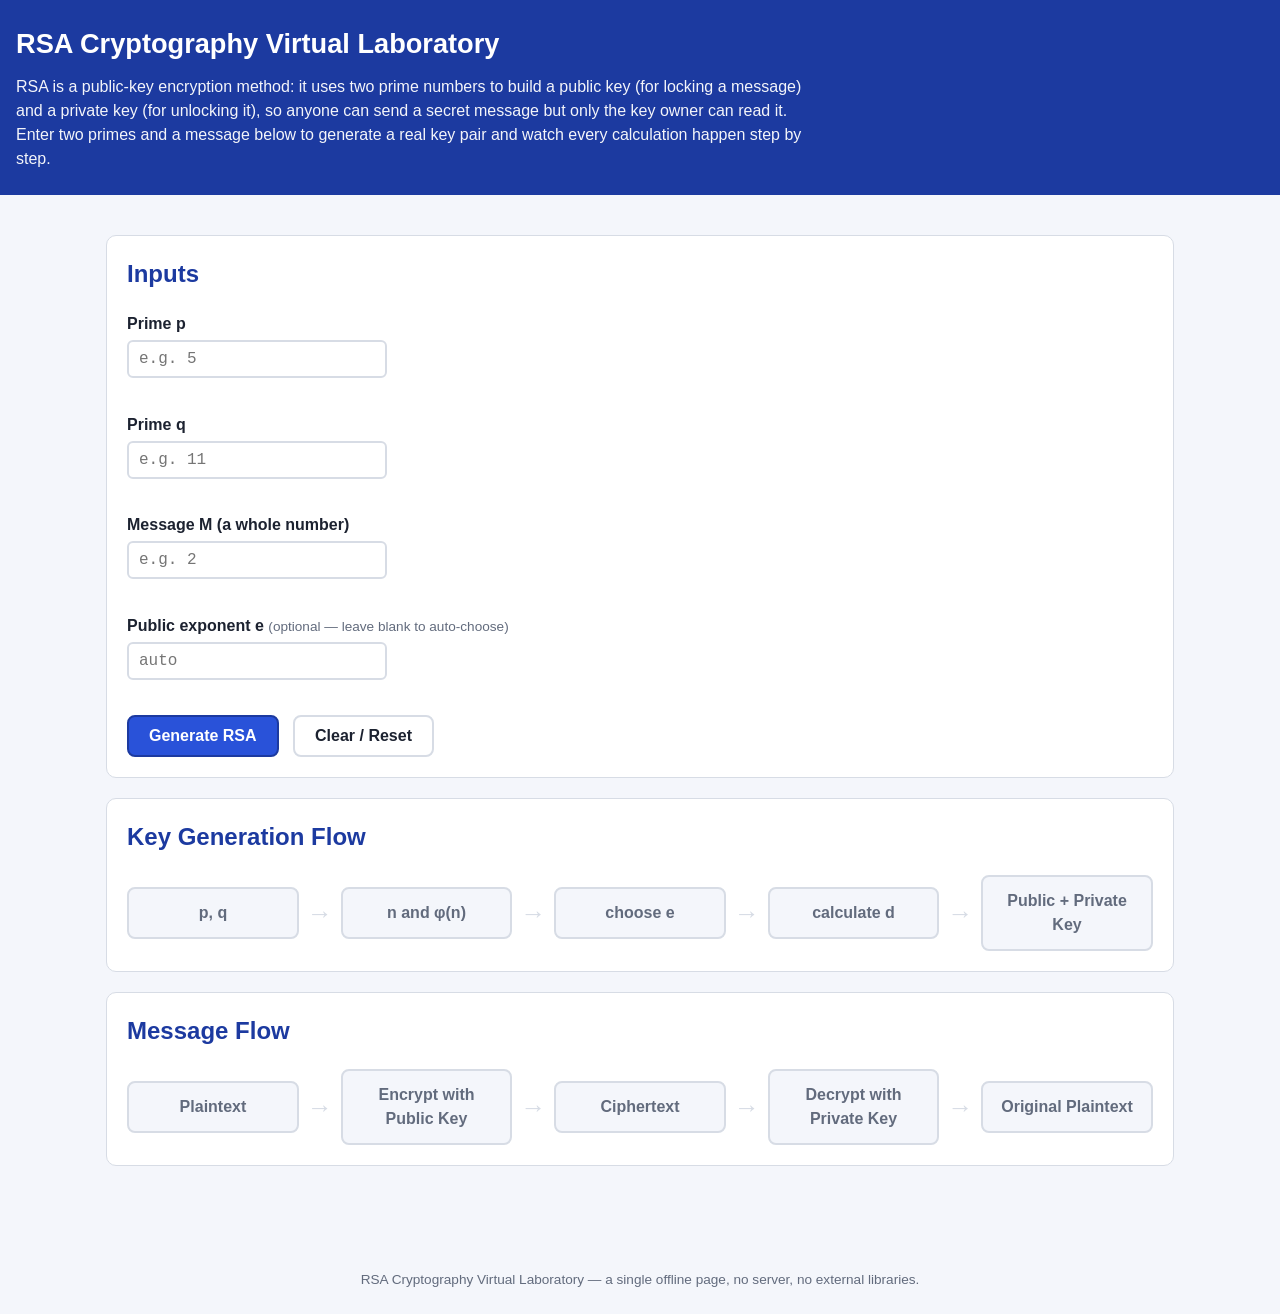
==== RSA-Virtual-Lab/index.html @ 41ed8694 "Replace virtual-lab/ with RSA-Virtual-Lab/: plain-JS, student-style rebuild New three-file lab (inde" ====
<!DOCTYPE html>
<html lang="en">
<head>
<meta charset="UTF-8">
<meta name="viewport" content="width=device-width, initial-scale=1.0">
<title>RSA Cryptography Virtual Laboratory</title>
<link rel="stylesheet" href="style.css">
</head>
<body>

  <header class="lab-header">
    <h1>RSA Cryptography Virtual Laboratory</h1>
    <p>
      RSA is a public-key encryption method: it uses two prime numbers to
      build a public key (for locking a message) and a private key (for
      unlocking it), so anyone can send a secret message but only the key
      owner can read it. Enter two primes and a message below to generate
      a real key pair and watch every calculation happen step by step.
    </p>
  </header>

  <main>

    <!-- ============================================================
         INPUT PANEL
         ============================================================ -->
    <section class="input-panel">
      <h2>Inputs</h2>

      <div class="field-group">
        <label for="inputP">Prime p</label>
        <input type="text" id="inputP" inputmode="numeric" placeholder="e.g. 5">
        <span class="field-error" id="errorP"></span>
      </div>

      <div class="field-group">
        <label for="inputQ">Prime q</label>
        <input type="text" id="inputQ" inputmode="numeric" placeholder="e.g. 11">
        <span class="field-error" id="errorQ"></span>
      </div>

      <div class="field-group">
        <label for="inputM">Message M (a whole number)</label>
        <input type="text" id="inputM" inputmode="numeric" placeholder="e.g. 2">
        <span class="field-error" id="errorM"></span>
      </div>

      <div class="field-group">
        <label for="inputE">Public exponent e <span class="optional-tag">(optional — leave blank to auto-choose)</span></label>
        <input type="text" id="inputE" inputmode="numeric" placeholder="auto">
        <span class="field-error" id="errorE"></span>
      </div>

      <div class="button-row">
        <button id="generateBtn" class="btn btn-primary">Generate RSA</button>
        <button id="resetBtn" class="btn btn-secondary">Clear / Reset</button>
      </div>

      <div class="progress-track" id="progressTrack" hidden>
        <div class="progress-fill" id="progressFill"></div>
      </div>
    </section>

    <!-- ============================================================
         FLOW DIAGRAM 1: KEY GENERATION
         ============================================================ -->
    <section class="flow-diagram">
      <h2>Key Generation Flow</h2>
      <div class="flow-row">
        <div class="flow-box" id="kgBox1">p, q</div>
        <div class="flow-arrow">&#8594;</div>
        <div class="flow-box" id="kgBox2">n and &phi;(n)</div>
        <div class="flow-arrow">&#8594;</div>
        <div class="flow-box" id="kgBox3">choose e</div>
        <div class="flow-arrow">&#8594;</div>
        <div class="flow-box" id="kgBox4">calculate d</div>
        <div class="flow-arrow">&#8594;</div>
        <div class="flow-box" id="kgBox5">Public + Private Key</div>
      </div>
    </section>

    <!-- ============================================================
         FLOW DIAGRAM 2: MESSAGE FLOW
         ============================================================ -->
    <section class="flow-diagram">
      <h2>Message Flow</h2>
      <div class="flow-row">
        <div class="flow-box" id="mfBox1">Plaintext</div>
        <div class="flow-arrow">&#8594;</div>
        <div class="flow-box" id="mfBox2">Encrypt with Public Key</div>
        <div class="flow-arrow">&#8594;</div>
        <div class="flow-box" id="mfBox3">Ciphertext</div>
        <div class="flow-arrow">&#8594;</div>
        <div class="flow-box" id="mfBox4">Decrypt with Private Key</div>
        <div class="flow-arrow">&#8594;</div>
        <div class="flow-box" id="mfBox5">Original Plaintext</div>
      </div>
    </section>

    <!-- ============================================================
         RESULT CARDS GO HERE, ADDED BY script.js
         ============================================================ -->
    <section class="results" id="resultsArea"></section>

  </main>

  <footer class="lab-footer">
    RSA Cryptography Virtual Laboratory — a single offline page, no server, no external libraries.
  </footer>

  <script src="script.js"></script>
</body>
</html>
---- RSA-Virtual-Lab/style.css ----
/* ==========================================================================
   RSA Cryptography Virtual Laboratory — stylesheet
   Plain CSS, no preprocessor, no framework. Organised top to bottom in the
   same order the page reads: colours, layout basics, header, input panel,
   flow diagrams, result cards, animations, then the responsive rules at
   the very bottom.
   ========================================================================== */

:root {
  --bg: #f4f6fb;
  --panel-bg: #ffffff;
  --border: #d7dce5;
  --text: #1c2230;
  --muted: #626b7d;
  --accent: #2952d9;
  --accent-dark: #1c3aa0;
  --accent-light: #e7ecfc;

  --public-color: #1d6fa5;
  --public-bg: #e5f2fb;
  --private-color: #8a2ea6;
  --private-bg: #f5e8fb;

  --success: #1f9d55;
  --success-bg: #e5f9ec;
  --error: #c0392b;
  --error-bg: #fdecea;
}

* {
  box-sizing: border-box;
}

body {
  margin: 0;
  background: var(--bg);
  color: var(--text);
  font-family: "Segoe UI", Arial, sans-serif;
  line-height: 1.5;
}

/* Every number on the page uses this so digits always line up. */
.mono, input, .formula-sub, .working-table td, .key-display {
  font-family: "Consolas", "Courier New", monospace;
}

main {
  max-width: 900px;
  margin: 0 auto;
  padding: 20px 16px 60px 16px;
}

h2 {
  color: var(--accent-dark);
  margin-top: 0;
}

/* --------------------------------------------------------------------
   Header band
   -------------------------------------------------------------------- */

.lab-header {
  background: var(--accent-dark);
  color: white;
  padding: 24px 16px;
}

.lab-header h1 {
  margin: 0 0 10px 0;
  font-size: 1.7em;
}

.lab-header p {
  margin: 0;
  max-width: 800px;
  opacity: 0.95;
}

/* --------------------------------------------------------------------
   Input panel
   -------------------------------------------------------------------- */

.input-panel {
  background: var(--panel-bg);
  border: 1px solid var(--border);
  border-radius: 10px;
  padding: 20px;
  margin-top: 20px;
}

.field-group {
  margin-bottom: 14px;
}

.field-group label {
  display: block;
  font-weight: 600;
  margin-bottom: 4px;
}

.optional-tag {
  font-weight: normal;
  color: var(--muted);
  font-size: 0.85em;
}

.field-group input {
  width: 100%;
  max-width: 260px;
  padding: 8px 10px;
  font-size: 1em;
  border: 2px solid var(--border);
  border-radius: 6px;
}

.field-group input:focus {
  outline: none;
  border-color: var(--accent);
}

.field-error {
  display: block;
  color: var(--error);
  font-size: 0.88em;
  min-height: 1.2em;
  margin-top: 4px;
}

.button-row {
  margin-top: 8px;
}

.btn {
  padding: 10px 20px;
  font-size: 1em;
  font-weight: 700;
  border-radius: 8px;
  cursor: pointer;
  margin-right: 10px;
  border: 2px solid transparent;
}

.btn-primary {
  background: var(--accent);
  border-color: var(--accent-dark);
  color: white;
}

.btn-primary:hover {
  background: var(--accent-dark);
}

.btn-secondary {
  background: var(--panel-bg);
  border-color: var(--border);
  color: var(--text);
}

.btn-secondary:hover {
  background: var(--bg);
}

/* A small horizontal bar that fills left-to-right while "Generate RSA" is
   producing the result cards. Purely decorative, CSS-driven. */
.progress-track {
  margin-top: 16px;
  height: 8px;
  background: var(--accent-light);
  border-radius: 4px;
  overflow: hidden;
}

.progress-fill {
  height: 100%;
  width: 0%;
  background: var(--accent);
  border-radius: 4px;
  transition: width 0.9s ease;
}

.progress-fill.filled {
  width: 100%;
}

/* --------------------------------------------------------------------
   Flow diagrams (plain HTML boxes + CSS arrow characters, no images)
   -------------------------------------------------------------------- */

.flow-diagram {
  background: var(--panel-bg);
  border: 1px solid var(--border);
  border-radius: 10px;
  padding: 20px;
  margin-top: 20px;
}

.flow-row {
  display: flex;
  flex-wrap: wrap;
  align-items: center;
  gap: 8px;
}

.flow-box {
  flex: 1 1 140px;
  text-align: center;
  padding: 12px 10px;
  border: 2px solid var(--border);
  border-radius: 8px;
  background: var(--bg);
  color: var(--muted);
  font-weight: 600;
  transition: background 0.3s, border-color 0.3s, color 0.3s;
}

.flow-arrow {
  font-size: 1.6em;
  color: var(--border);
  flex: 0 0 auto;
}

/* Set by script.js as each stage of the demonstration is reached. */
.flow-box.done {
  background: var(--accent-light);
  border-color: var(--accent);
  color: var(--accent-dark);
}

.flow-box.active {
  background: var(--accent);
  border-color: var(--accent-dark);
  color: white;
}

/* --------------------------------------------------------------------
   Result cards
   -------------------------------------------------------------------- */

.results {
  display: flex;
  flex-direction: column;
  gap: 16px;
  margin-top: 20px;
}

.step-card {
  background: var(--panel-bg);
  border: 1px solid var(--border);
  border-radius: 10px;
  padding: 18px 20px;
  animation: cardEnter 0.5s ease both;
}

.step-badge {
  display: inline-block;
  background: var(--accent-light);
  color: var(--accent-dark);
  font-weight: 700;
  font-size: 0.8em;
  padding: 3px 10px;
  border-radius: 999px;
  margin-bottom: 8px;
}

.step-card h3 {
  margin: 4px 0 10px 0;
}

.formula {
  font-style: italic;
  color: var(--muted);
  margin: 4px 0;
}

.formula-sub {
  font-size: 1.15em;
  font-weight: 700;
  margin: 4px 0;
}

/* Public key / private key cards get their own colour so they are
   visually distinct from the ordinary working cards, and from each other. */
.public-key-card {
  background: var(--public-bg);
  border: 2px solid var(--public-color);
}

.public-key-card .step-badge {
  background: var(--public-color);
  color: white;
}

.private-key-card {
  background: var(--private-bg);
  border: 2px solid var(--private-color);
}

.private-key-card .step-badge {
  background: var(--private-color);
  color: white;
}

.key-display {
  font-size: 1.3em;
  font-weight: 700;
}

.key-note {
  color: var(--muted);
  margin-top: 4px;
}

.verify-success {
  background: var(--success-bg);
  border: 2px solid var(--success);
  color: var(--success);
  font-weight: 700;
}

.verify-fail {
  background: var(--error-bg);
  border: 2px solid var(--error);
  color: var(--error);
  font-weight: 700;
}

/* Small working tables (candidate e list, extended-Euclid rows). */
.working-table {
  border-collapse: collapse;
  width: 100%;
  margin: 10px 0;
}

.working-table th,
.working-table td {
  border: 1px solid var(--border);
  padding: 6px 10px;
  text-align: center;
}

.working-table th {
  background: var(--accent-light);
  color: var(--accent-dark);
}

.working-table tr.row-valid {
  background: var(--success-bg);
  font-weight: 700;
}

.working-table tr.row-invalid td {
  color: var(--muted);
}

/* --------------------------------------------------------------------
   Card entrance animation — subtle fade + slide up. Each card gets an
   increasing animation-delay set inline by script.js, so they appear one
   after another instead of all at once.
   -------------------------------------------------------------------- */

@keyframes cardEnter {
  from {
    opacity: 0;
    transform: translateY(12px);
  }
  to {
    opacity: 1;
    transform: translateY(0);
  }
}

/* --------------------------------------------------------------------
   Footer
   -------------------------------------------------------------------- */

.lab-footer {
  text-align: center;
  color: var(--muted);
  padding: 24px 10px;
  font-size: 0.85em;
}

/* --------------------------------------------------------------------
   Responsive rules. Single column and full-width boxes on a phone-sized
   screen; the flow diagram stays a single row once there is enough width
   for a laptop screen.
   -------------------------------------------------------------------- */

@media (max-width: 640px) {
  .lab-header h1 {
    font-size: 1.35em;
  }

  .field-group input {
    max-width: 100%;
  }

  .flow-row {
    flex-direction: column;
    align-items: stretch;
  }

  .flow-arrow {
    text-align: center;
    transform: rotate(90deg);
  }

  .btn {
    width: 100%;
    margin-right: 0;
    margin-bottom: 10px;
  }
}

@media (min-width: 1000px) {
  main {
    max-width: 1100px;
  }
}
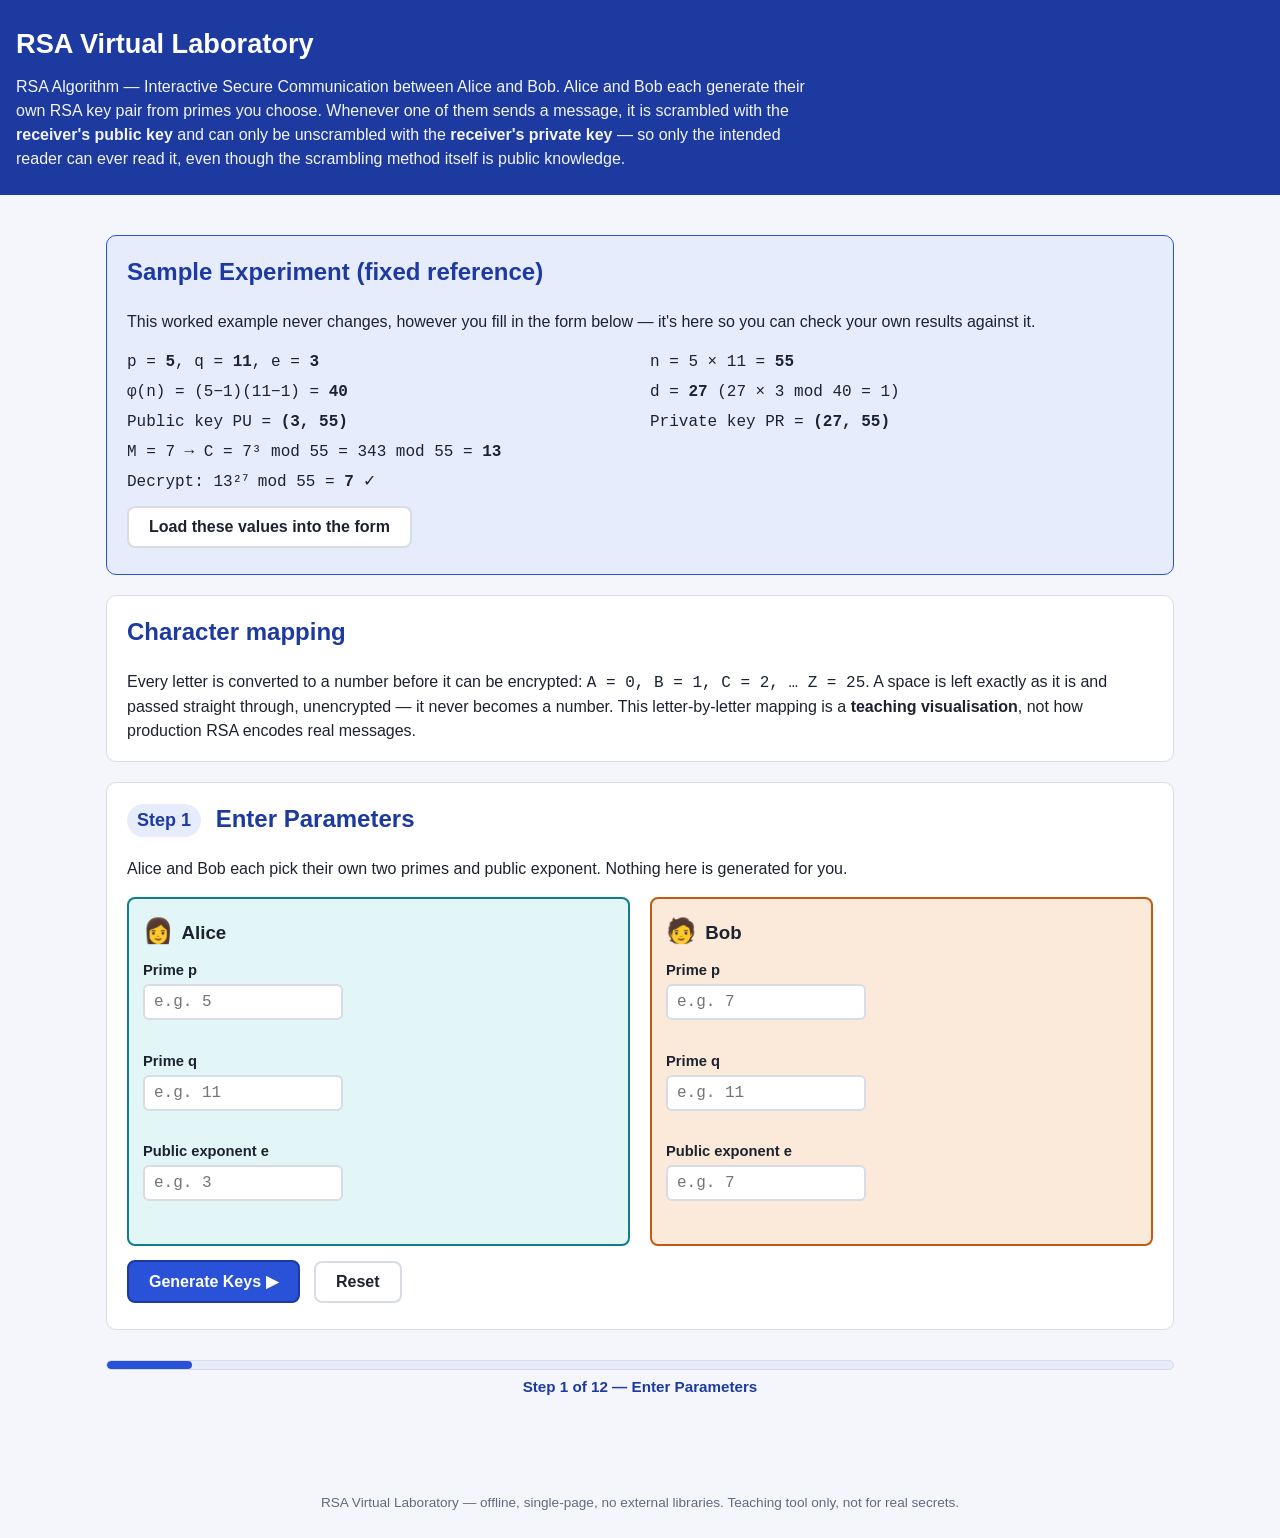
==== commit 366dcf65: "Rebuild RSA-Virtual-Lab as an Alice & Bob secure-communication demo Complete rewrite of the three fi" ====
--- a/RSA-Virtual-Lab/index.html
+++ b/RSA-Virtual-Lab/index.html
@@ -3,109 +3,132 @@
 <head>
 <meta charset="UTF-8">
 <meta name="viewport" content="width=device-width, initial-scale=1.0">
-<title>RSA Cryptography Virtual Laboratory</title>
+<title>RSA Virtual Laboratory — Alice &amp; Bob</title>
 <link rel="stylesheet" href="style.css">
 </head>
 <body>
 
   <header class="lab-header">
-    <h1>RSA Cryptography Virtual Laboratory</h1>
+    <h1>RSA Virtual Laboratory</h1>
     <p>
-      RSA is a public-key encryption method: it uses two prime numbers to
-      build a public key (for locking a message) and a private key (for
-      unlocking it), so anyone can send a secret message but only the key
-      owner can read it. Enter two primes and a message below to generate
-      a real key pair and watch every calculation happen step by step.
+      RSA Algorithm — Interactive Secure Communication between Alice and Bob.
+      Alice and Bob each generate their own RSA key pair from primes you
+      choose. Whenever one of them sends a message, it is scrambled with the
+      <strong>receiver's public key</strong> and can only be unscrambled with
+      the <strong>receiver's private key</strong> — so only the intended
+      reader can ever read it, even though the scrambling method itself is
+      public knowledge.
     </p>
   </header>
 
   <main>
 
     <!-- ============================================================
-         INPUT PANEL
+         SAMPLE EXPERIMENT (fixed reference, not editable)
          ============================================================ -->
-    <section class="input-panel">
-      <h2>Inputs</h2>
+    <section class="card sample-panel">
+      <h2>Sample Experiment (fixed reference)</h2>
+      <p>This worked example never changes, however you fill in the form
+         below — it's here so you can check your own results against it.</p>
+      <div class="sample-grid">
+        <div>p = <b>5</b>, q = <b>11</b>, e = <b>3</b></div>
+        <div>n = 5 &times; 11 = <b>55</b></div>
+        <div>&phi;(n) = (5&minus;1)(11&minus;1) = <b>40</b></div>
+        <div>d = <b>27</b> (27 &times; 3 mod 40 = 1)</div>
+        <div>Public key PU = <b>(3, 55)</b></div>
+        <div>Private key PR = <b>(27, 55)</b></div>
+        <div class="sample-wide">M = 7 &rarr; C = 7&sup3; mod 55 = 343 mod 55 = <b>13</b></div>
+        <div class="sample-wide">Decrypt: 13&sup2;&#8311; mod 55 = <b>7</b> &#10003;</div>
+      </div>
+      <button class="btn btn-secondary" id="loadSampleBtn">Load these values into the form</button>
+    </section>
 
-      <div class="field-group">
-        <label for="inputP">Prime p</label>
-        <input type="text" id="inputP" inputmode="numeric" placeholder="e.g. 5">
-        <span class="field-error" id="errorP"></span>
-      </div>
+    <!-- ============================================================
+         CHARACTER MAPPING LEGEND
+         ============================================================ -->
+    <section class="card mapping-legend">
+      <h2>Character mapping</h2>
+      <p>Every letter is converted to a number before it can be encrypted:
+         <span class="mono">A = 0, B = 1, C = 2, &hellip; Z = 25</span>.
+         A space is left exactly as it is and passed straight through,
+         unencrypted — it never becomes a number. This letter-by-letter
+         mapping is a <strong>teaching visualisation</strong>, not how
+         production RSA encodes real messages.</p>
+    </section>
 
-      <div class="field-group">
-        <label for="inputQ">Prime q</label>
-        <input type="text" id="inputQ" inputmode="numeric" placeholder="e.g. 11">
-        <span class="field-error" id="errorQ"></span>
-      </div>
+    <!-- ============================================================
+         STEP 1: INPUT PANEL (always visible)
+         ============================================================ -->
+    <section class="card input-panel" id="step1Panel">
+      <h2><span class="step-badge">Step 1</span> Enter Parameters</h2>
+      <p>Alice and Bob each pick their own two primes and public exponent.
+         Nothing here is generated for you.</p>
 
-      <div class="field-group">
-        <label for="inputM">Message M (a whole number)</label>
-        <input type="text" id="inputM" inputmode="numeric" placeholder="e.g. 2">
-        <span class="field-error" id="errorM"></span>
-      </div>
+      <div class="people-grid">
+        <div class="person-fields alice-fields">
+          <h3><span class="avatar">&#128105;</span> Alice</h3>
+          <div class="field-group">
+            <label for="alice-p">Prime p</label>
+            <input type="text" id="alice-p" inputmode="numeric" placeholder="e.g. 5">
+            <span class="field-error" id="alice-p-error"></span>
+          </div>
+          <div class="field-group">
+            <label for="alice-q">Prime q</label>
+            <input type="text" id="alice-q" inputmode="numeric" placeholder="e.g. 11">
+            <span class="field-error" id="alice-q-error"></span>
+          </div>
+          <div class="field-group">
+            <label for="alice-e">Public exponent e</label>
+            <input type="text" id="alice-e" inputmode="numeric" placeholder="e.g. 3">
+            <span class="field-error" id="alice-e-error"></span>
+          </div>
+        </div>
 
-      <div class="field-group">
-        <label for="inputE">Public exponent e <span class="optional-tag">(optional — leave blank to auto-choose)</span></label>
-        <input type="text" id="inputE" inputmode="numeric" placeholder="auto">
-        <span class="field-error" id="errorE"></span>
+        <div class="person-fields bob-fields">
+          <h3><span class="avatar">&#129489;</span> Bob</h3>
+          <div class="field-group">
+            <label for="bob-p">Prime p</label>
+            <input type="text" id="bob-p" inputmode="numeric" placeholder="e.g. 7">
+            <span class="field-error" id="bob-p-error"></span>
+          </div>
+          <div class="field-group">
+            <label for="bob-q">Prime q</label>
+            <input type="text" id="bob-q" inputmode="numeric" placeholder="e.g. 11">
+            <span class="field-error" id="bob-q-error"></span>
+          </div>
+          <div class="field-group">
+            <label for="bob-e">Public exponent e</label>
+            <input type="text" id="bob-e" inputmode="numeric" placeholder="e.g. 7">
+            <span class="field-error" id="bob-e-error"></span>
+          </div>
+        </div>
       </div>
 
       <div class="button-row">
-        <button id="generateBtn" class="btn btn-primary">Generate RSA</button>
-        <button id="resetBtn" class="btn btn-secondary">Clear / Reset</button>
-      </div>
-
-      <div class="progress-track" id="progressTrack" hidden>
-        <div class="progress-fill" id="progressFill"></div>
+        <button class="btn btn-primary" id="generateKeysBtn">Generate Keys &#9654;</button>
+        <button class="btn btn-secondary" id="resetBtn">Reset</button>
       </div>
     </section>
 
     <!-- ============================================================
-         FLOW DIAGRAM 1: KEY GENERATION
+         PROGRESS BAR
          ============================================================ -->
-    <section class="flow-diagram">
-      <h2>Key Generation Flow</h2>
-      <div class="flow-row">
-        <div class="flow-box" id="kgBox1">p, q</div>
-        <div class="flow-arrow">&#8594;</div>
-        <div class="flow-box" id="kgBox2">n and &phi;(n)</div>
-        <div class="flow-arrow">&#8594;</div>
-        <div class="flow-box" id="kgBox3">choose e</div>
-        <div class="flow-arrow">&#8594;</div>
-        <div class="flow-box" id="kgBox4">calculate d</div>
-        <div class="flow-arrow">&#8594;</div>
-        <div class="flow-box" id="kgBox5">Public + Private Key</div>
+    <section class="progress-panel">
+      <div class="progress-track">
+        <div class="progress-fill" id="progressFill"></div>
       </div>
+      <div class="progress-label" id="progressLabel">Step 1 of 12 — Enter Parameters</div>
     </section>
 
     <!-- ============================================================
-         FLOW DIAGRAM 2: MESSAGE FLOW
+         STEPS 2-12 GO HERE, ADDED ONE AT A TIME BY script.js
          ============================================================ -->
-    <section class="flow-diagram">
-      <h2>Message Flow</h2>
-      <div class="flow-row">
-        <div class="flow-box" id="mfBox1">Plaintext</div>
-        <div class="flow-arrow">&#8594;</div>
-        <div class="flow-box" id="mfBox2">Encrypt with Public Key</div>
-        <div class="flow-arrow">&#8594;</div>
-        <div class="flow-box" id="mfBox3">Ciphertext</div>
-        <div class="flow-arrow">&#8594;</div>
-        <div class="flow-box" id="mfBox4">Decrypt with Private Key</div>
-        <div class="flow-arrow">&#8594;</div>
-        <div class="flow-box" id="mfBox5">Original Plaintext</div>
-      </div>
-    </section>
-
-    <!-- ============================================================
-         RESULT CARDS GO HERE, ADDED BY script.js
-         ============================================================ -->
-    <section class="results" id="resultsArea"></section>
+    <section id="stepsArea"></section>
 
   </main>
 
   <footer class="lab-footer">
-    RSA Cryptography Virtual Laboratory — a single offline page, no server, no external libraries.
+    RSA Virtual Laboratory — offline, single-page, no external libraries. Teaching tool only, not for real secrets.
   </footer>
 
   <script src="script.js"></script>
--- a/RSA-Virtual-Lab/style.css
+++ b/RSA-Virtual-Lab/style.css
@@ -1,9 +1,10 @@
 /* ==========================================================================
-   RSA Cryptography Virtual Laboratory — stylesheet
-   Plain CSS, no preprocessor, no framework. Organised top to bottom in the
-   same order the page reads: colours, layout basics, header, input panel,
-   flow diagrams, result cards, animations, then the responsive rules at
-   the very bottom.
+   RSA Virtual Laboratory — Alice & Bob — stylesheet
+   Plain CSS, no preprocessor, no framework. Read top to bottom in roughly
+   the order the page reads: colours, layout basics, header, the sample
+   panel, the input panel, the progress bar, step cards, the direction flow
+   diagram, the big animated communication area, verification badges, then
+   the responsive rules at the very bottom.
    ========================================================================== */
 
 :root {
@@ -16,6 +17,11 @@
   --accent-dark: #1c3aa0;
   --accent-light: #e7ecfc;
 
+  --alice-color: #0f7d8c;
+  --alice-bg: #e2f5f7;
+  --bob-color: #c25a12;
+  --bob-bg: #fbead9;
+
   --public-color: #1d6fa5;
   --public-bg: #e5f2fb;
   --private-color: #8a2ea6;
@@ -39,13 +45,12 @@
   line-height: 1.5;
 }
 
-/* Every number on the page uses this so digits always line up. */
-.mono, input, .formula-sub, .working-table td, .key-display {
+.mono, input, .formula-sub, .working-table td, .key-value, .packet-value {
   font-family: "Consolas", "Courier New", monospace;
 }
 
 main {
-  max-width: 900px;
+  max-width: 980px;
   margin: 0 auto;
   padding: 20px 16px 60px 16px;
 }
@@ -53,6 +58,14 @@
 h2 {
   color: var(--accent-dark);
   margin-top: 0;
+}
+
+.card {
+  background: var(--panel-bg);
+  border: 1px solid var(--border);
+  border-radius: 10px;
+  padding: 18px 20px;
+  margin-top: 20px;
 }
 
 /* --------------------------------------------------------------------
@@ -77,37 +90,85 @@
 }
 
 /* --------------------------------------------------------------------
+   Sample experiment panel
+   -------------------------------------------------------------------- */
+
+.sample-panel {
+  background: var(--accent-light);
+  border-color: var(--accent);
+}
+
+.sample-grid {
+  display: grid;
+  grid-template-columns: 1fr 1fr;
+  gap: 6px 20px;
+  margin: 12px 0;
+  font-family: "Consolas", "Courier New", monospace;
+}
+
+.sample-wide {
+  grid-column: 1 / -1;
+}
+
+/* --------------------------------------------------------------------
+   Character mapping legend
+   -------------------------------------------------------------------- */
+
+.mapping-legend p {
+  margin: 0;
+}
+
+/* --------------------------------------------------------------------
    Input panel
    -------------------------------------------------------------------- */
 
-.input-panel {
-  background: var(--panel-bg);
-  border: 1px solid var(--border);
-  border-radius: 10px;
-  padding: 20px;
-  margin-top: 20px;
+.people-grid {
+  display: grid;
+  grid-template-columns: 1fr 1fr;
+  gap: 20px;
+  margin: 14px 0;
+}
+
+.person-fields {
+  border: 2px solid var(--border);
+  border-radius: 8px;
+  padding: 14px;
+}
+
+.alice-fields {
+  border-color: var(--alice-color);
+  background: var(--alice-bg);
+}
+
+.bob-fields {
+  border-color: var(--bob-color);
+  background: var(--bob-bg);
+}
+
+.person-fields h3 {
+  margin: 0 0 10px 0;
+}
+
+.avatar {
+  font-size: 1.3em;
+  margin-right: 4px;
 }
 
 .field-group {
-  margin-bottom: 14px;
+  margin-bottom: 10px;
 }
 
 .field-group label {
   display: block;
   font-weight: 600;
-  margin-bottom: 4px;
-}
-
-.optional-tag {
-  font-weight: normal;
-  color: var(--muted);
-  font-size: 0.85em;
+  margin-bottom: 3px;
+  font-size: 0.92em;
 }
 
 .field-group input {
   width: 100%;
-  max-width: 260px;
-  padding: 8px 10px;
+  max-width: 200px;
+  padding: 7px 9px;
   font-size: 1em;
   border: 2px solid var(--border);
   border-radius: 6px;
@@ -121,13 +182,13 @@
 .field-error {
   display: block;
   color: var(--error);
-  font-size: 0.88em;
+  font-size: 0.85em;
   min-height: 1.2em;
-  margin-top: 4px;
+  margin-top: 3px;
 }
 
 .button-row {
-  margin-top: 8px;
+  margin-top: 10px;
 }
 
 .btn {
@@ -137,6 +198,7 @@
   border-radius: 8px;
   cursor: pointer;
   margin-right: 10px;
+  margin-bottom: 8px;
   border: 2px solid transparent;
 }
 
@@ -160,95 +222,64 @@
   background: var(--bg);
 }
 
-/* A small horizontal bar that fills left-to-right while "Generate RSA" is
-   producing the result cards. Purely decorative, CSS-driven. */
+.btn:disabled {
+  opacity: 0.5;
+  cursor: not-allowed;
+}
+
+/* --------------------------------------------------------------------
+   Progress bar
+   -------------------------------------------------------------------- */
+
+.progress-panel {
+  margin-top: 20px;
+  position: sticky;
+  top: 0;
+  background: var(--bg);
+  padding: 10px 0;
+  z-index: 5;
+}
+
 .progress-track {
-  margin-top: 16px;
-  height: 8px;
+  height: 10px;
   background: var(--accent-light);
-  border-radius: 4px;
+  border-radius: 5px;
   overflow: hidden;
+  border: 1px solid var(--border);
 }
 
 .progress-fill {
   height: 100%;
   width: 0%;
   background: var(--accent);
-  border-radius: 4px;
-  transition: width 0.9s ease;
-}
-
-.progress-fill.filled {
-  width: 100%;
-}
-
-/* --------------------------------------------------------------------
-   Flow diagrams (plain HTML boxes + CSS arrow characters, no images)
-   -------------------------------------------------------------------- */
-
-.flow-diagram {
-  background: var(--panel-bg);
-  border: 1px solid var(--border);
-  border-radius: 10px;
-  padding: 20px;
-  margin-top: 20px;
-}
-
-.flow-row {
-  display: flex;
-  flex-wrap: wrap;
-  align-items: center;
-  gap: 8px;
-}
-
-.flow-box {
-  flex: 1 1 140px;
-  text-align: center;
-  padding: 12px 10px;
-  border: 2px solid var(--border);
-  border-radius: 8px;
-  background: var(--bg);
-  color: var(--muted);
-  font-weight: 600;
-  transition: background 0.3s, border-color 0.3s, color 0.3s;
-}
-
-.flow-arrow {
-  font-size: 1.6em;
-  color: var(--border);
-  flex: 0 0 auto;
-}
-
-/* Set by script.js as each stage of the demonstration is reached. */
-.flow-box.done {
-  background: var(--accent-light);
-  border-color: var(--accent);
+  border-radius: 5px;
+  transition: width 0.5s ease;
+}
+
+.progress-label {
+  text-align: center;
+  font-weight: 700;
   color: var(--accent-dark);
-}
-
-.flow-box.active {
-  background: var(--accent);
-  border-color: var(--accent-dark);
-  color: white;
-}
-
-/* --------------------------------------------------------------------
-   Result cards
-   -------------------------------------------------------------------- */
-
-.results {
-  display: flex;
-  flex-direction: column;
-  gap: 16px;
-  margin-top: 20px;
-}
+  margin-top: 6px;
+  font-size: 0.95em;
+}
+
+/* --------------------------------------------------------------------
+   Step cards
+   -------------------------------------------------------------------- */
 
 .step-card {
   background: var(--panel-bg);
   border: 1px solid var(--border);
   border-radius: 10px;
   padding: 18px 20px;
+  margin-top: 20px;
   animation: cardEnter 0.5s ease both;
+}
+
+@keyframes cardEnter {
+  from { opacity: 0; transform: translateY(12px); }
+  to { opacity: 1; transform: translateY(0); }
 }
 
 .step-badge {
@@ -256,10 +287,11 @@
   background: var(--accent-light);
   color: var(--accent-dark);
   font-weight: 700;
-  font-size: 0.8em;
+  font-size: 0.75em;
   padding: 3px 10px;
   border-radius: 999px;
-  margin-bottom: 8px;
+  margin-right: 8px;
+  vertical-align: middle;
 }
 
 .step-card h3 {
@@ -273,62 +305,61 @@
 }
 
 .formula-sub {
-  font-size: 1.15em;
+  font-size: 1.1em;
   font-weight: 700;
   margin: 4px 0;
 }
 
-/* Public key / private key cards get their own colour so they are
-   visually distinct from the ordinary working cards, and from each other. */
-.public-key-card {
+/* Public / private key display, shared by the key cards and the
+   communication-area badges. */
+.key-box {
+  border-radius: 8px;
+  padding: 10px 14px;
+  margin: 8px 0;
+}
+
+.key-box.public {
   background: var(--public-bg);
   border: 2px solid var(--public-color);
 }
 
-.public-key-card .step-badge {
+.key-box.private {
+  background: var(--private-bg);
+  border: 2px solid var(--private-color);
+}
+
+.key-box .key-tag {
+  display: inline-block;
+  font-size: 0.72em;
+  font-weight: 700;
+  letter-spacing: 0.05em;
+  padding: 2px 8px;
+  border-radius: 999px;
+  margin-bottom: 4px;
+}
+
+.key-box.public .key-tag {
   background: var(--public-color);
   color: white;
 }
 
-.private-key-card {
-  background: var(--private-bg);
-  border: 2px solid var(--private-color);
-}
-
-.private-key-card .step-badge {
+.key-box.private .key-tag {
   background: var(--private-color);
   color: white;
 }
 
-.key-display {
-  font-size: 1.3em;
-  font-weight: 700;
-}
-
-.key-note {
-  color: var(--muted);
-  margin-top: 4px;
-}
-
-.verify-success {
-  background: var(--success-bg);
-  border: 2px solid var(--success);
-  color: var(--success);
-  font-weight: 700;
-}
-
-.verify-fail {
-  background: var(--error-bg);
-  border: 2px solid var(--error);
-  color: var(--error);
-  font-weight: 700;
-}
-
-/* Small working tables (candidate e list, extended-Euclid rows). */
+.key-value {
+  font-size: 1.2em;
+  font-weight: 700;
+}
+
+/* Small working tables: d-search trials, character-mapping breakdown,
+   modPow per-character results. */
 .working-table {
   border-collapse: collapse;
   width: 100%;
   margin: 10px 0;
+  font-size: 0.95em;
 }
 
 .working-table th,
@@ -343,30 +374,198 @@
   color: var(--accent-dark);
 }
 
-.working-table tr.row-valid {
+.working-table tr.row-hit {
   background: var(--success-bg);
   font-weight: 700;
 }
 
-.working-table tr.row-invalid td {
+.working-table tr.row-space td {
   color: var(--muted);
-}
-
-/* --------------------------------------------------------------------
-   Card entrance animation — subtle fade + slide up. Each card gets an
-   increasing animation-delay set inline by script.js, so they appear one
-   after another instead of all at once.
-   -------------------------------------------------------------------- */
-
-@keyframes cardEnter {
-  from {
-    opacity: 0;
-    transform: translateY(12px);
-  }
-  to {
-    opacity: 1;
-    transform: translateY(0);
-  }
+  font-style: italic;
+}
+
+/* --------------------------------------------------------------------
+   Direction flow diagram (plain HTML boxes + CSS arrows, vertical)
+   -------------------------------------------------------------------- */
+
+.flow-diagram {
+  display: flex;
+  flex-direction: column;
+  align-items: center;
+  gap: 4px;
+  margin: 14px 0;
+  max-width: 420px;
+}
+
+.flow-box {
+  width: 100%;
+  text-align: center;
+  padding: 8px 10px;
+  border: 2px solid var(--border);
+  border-radius: 8px;
+  background: var(--bg);
+  font-weight: 600;
+  font-size: 0.95em;
+}
+
+.flow-box.key-step {
+  font-family: "Consolas", "Courier New", monospace;
+  font-weight: 700;
+}
+
+.flow-arrow-down {
+  font-size: 1.3em;
+  color: var(--muted);
+  line-height: 1;
+}
+
+/* --------------------------------------------------------------------
+   The big animated communication area
+   -------------------------------------------------------------------- */
+
+.comm-area {
+  display: flex;
+  align-items: stretch;
+  gap: 10px;
+  margin: 16px 0;
+}
+
+.person-card {
+  flex: 0 0 200px;
+  border-radius: 10px;
+  padding: 14px;
+  border: 3px solid var(--border);
+  transition: border-color 0.3s, box-shadow 0.3s;
+}
+
+.person-card.alice-card {
+  background: var(--alice-bg);
+  border-color: var(--alice-color);
+}
+
+.person-card.bob-card {
+  background: var(--bob-bg);
+  border-color: var(--bob-color);
+}
+
+.person-card .avatar-big {
+  font-size: 2.4em;
+  text-align: center;
+  display: block;
+}
+
+.person-card .person-name {
+  text-align: center;
+  font-weight: 700;
+  font-size: 1.1em;
+  margin: 4px 0 10px 0;
+}
+
+.person-card.role-sending {
+  box-shadow: 0 0 0 4px rgba(41, 82, 217, 0.35);
+}
+
+.person-card.role-receiving {
+  box-shadow: 0 0 0 4px rgba(31, 157, 85, 0.35);
+}
+
+.role-label {
+  text-align: center;
+  font-size: 0.75em;
+  font-weight: 700;
+  letter-spacing: 0.05em;
+  border-radius: 999px;
+  padding: 2px 8px;
+  margin: 0 auto 8px auto;
+  display: block;
+  width: fit-content;
+}
+
+.role-label.sending {
+  background: var(--accent);
+  color: white;
+}
+
+.role-label.receiving {
+  background: var(--success);
+  color: white;
+}
+
+.comm-gap {
+  flex: 1 1 auto;
+  position: relative;
+  min-height: 170px;
+  border-top: 3px dashed var(--border);
+  border-bottom: 3px dashed var(--border);
+  margin-top: 30px;
+}
+
+.packet {
+  position: absolute;
+  top: 50%;
+  left: 2%;
+  transform: translate(-50%, -50%);
+  background: var(--text);
+  color: white;
+  padding: 8px 12px;
+  border-radius: 8px;
+  font-weight: 700;
+  white-space: nowrap;
+  transition: left 1.8s ease-in-out;
+}
+
+.not-sent-banner {
+  position: absolute;
+  top: 4px;
+  left: 50%;
+  transform: translateX(-50%);
+  background: var(--error-bg);
+  color: var(--error);
+  border: 2px solid var(--error);
+  border-radius: 8px;
+  padding: 8px 12px;
+  font-weight: 700;
+  text-align: center;
+  font-size: 0.85em;
+  width: 90%;
+}
+
+/* --------------------------------------------------------------------
+   Verification badges
+   -------------------------------------------------------------------- */
+
+.verify-box {
+  border-radius: 8px;
+  padding: 12px 16px;
+  margin-top: 10px;
+  font-weight: 700;
+}
+
+.verify-box.success {
+  background: var(--success-bg);
+  border: 2px solid var(--success);
+  color: var(--success);
+}
+
+.verify-box.fail {
+  background: var(--error-bg);
+  border: 2px solid var(--error);
+  color: var(--error);
+}
+
+.compare-row {
+  display: flex;
+  gap: 20px;
+  flex-wrap: wrap;
+  margin: 8px 0;
+}
+
+.compare-row .compare-item {
+  background: var(--bg);
+  border: 1px solid var(--border);
+  border-radius: 6px;
+  padding: 8px 12px;
+  font-family: "Consolas", "Courier New", monospace;
 }
 
 /* --------------------------------------------------------------------
@@ -381,9 +580,7 @@
 }
 
 /* --------------------------------------------------------------------
-   Responsive rules. Single column and full-width boxes on a phone-sized
-   screen; the flow diagram stays a single row once there is enough width
-   for a laptop screen.
+   Responsive rules
    -------------------------------------------------------------------- */
 
 @media (max-width: 640px) {
@@ -391,24 +588,47 @@
     font-size: 1.35em;
   }
 
+  .people-grid {
+    grid-template-columns: 1fr;
+  }
+
+  .sample-grid {
+    grid-template-columns: 1fr;
+  }
+
   .field-group input {
     max-width: 100%;
-  }
-
-  .flow-row {
-    flex-direction: column;
-    align-items: stretch;
-  }
-
-  .flow-arrow {
-    text-align: center;
-    transform: rotate(90deg);
   }
 
   .btn {
     width: 100%;
     margin-right: 0;
-    margin-bottom: 10px;
+  }
+
+  .comm-area {
+    flex-direction: column;
+  }
+
+  .person-card {
+    flex: 1 1 auto;
+  }
+
+  .comm-gap {
+    min-height: 120px;
+    margin-top: 10px;
+  }
+
+  .packet {
+    top: 2%;
+    transform: translate(-50%, 0);
+    transition: left 1.8s ease-in-out;
+  }
+
+  .not-sent-banner {
+    position: static;
+    transform: none;
+    width: 100%;
+    margin-bottom: 8px;
   }
 }
 
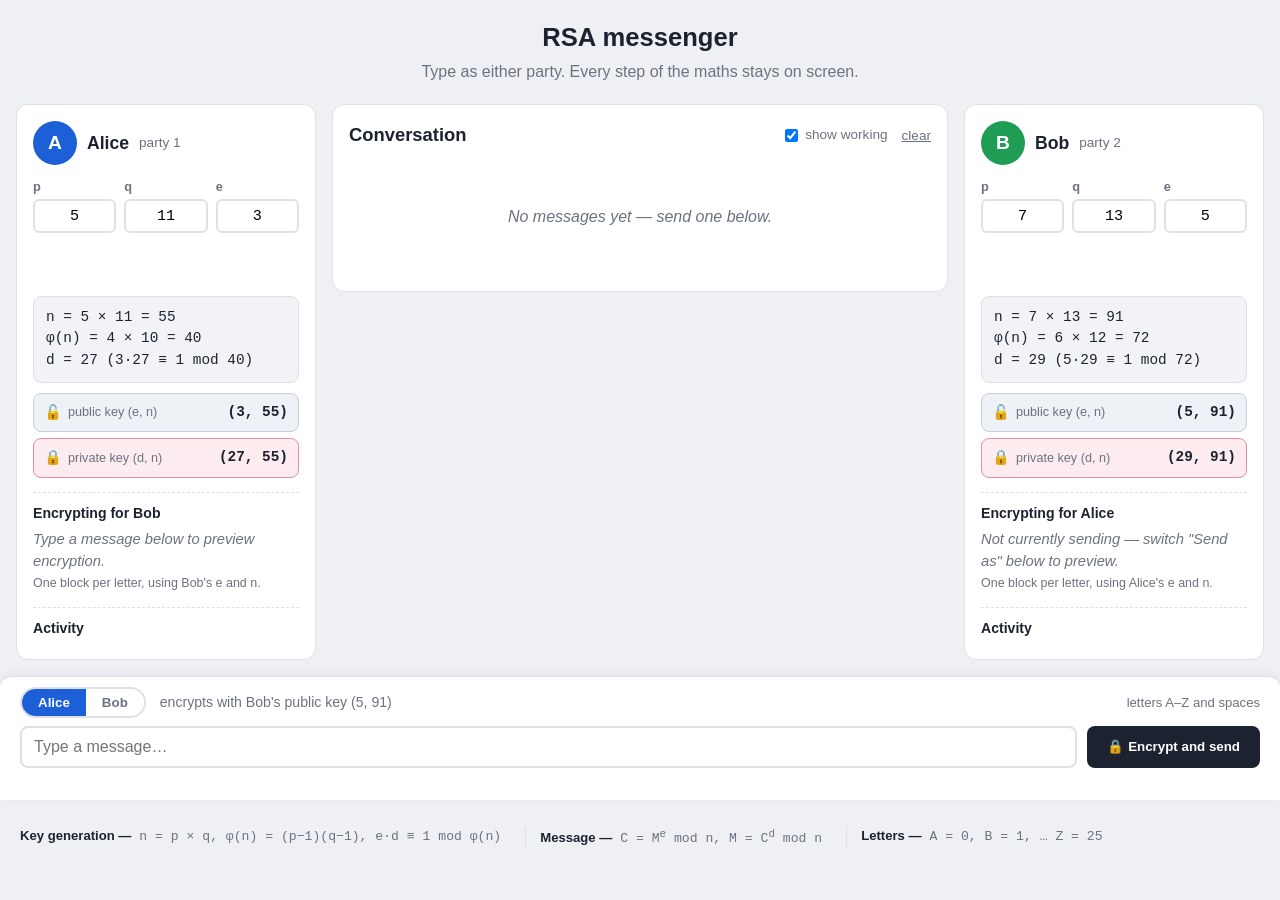
==== commit d56c7e45: "Rebuild RSA-Virtual-Lab as a two-way messenger between Alice and Bob Complete rewrite of the three f" ====
--- a/RSA-Virtual-Lab/index.html
+++ b/RSA-Virtual-Lab/index.html
@@ -3,132 +3,162 @@
 <head>
 <meta charset="UTF-8">
 <meta name="viewport" content="width=device-width, initial-scale=1.0">
-<title>RSA Virtual Laboratory — Alice &amp; Bob</title>
+<title>RSA messenger</title>
 <link rel="stylesheet" href="style.css">
 </head>
 <body>
 
-  <header class="lab-header">
-    <h1>RSA Virtual Laboratory</h1>
-    <p>
-      RSA Algorithm — Interactive Secure Communication between Alice and Bob.
-      Alice and Bob each generate their own RSA key pair from primes you
-      choose. Whenever one of them sends a message, it is scrambled with the
-      <strong>receiver's public key</strong> and can only be unscrambled with
-      the <strong>receiver's private key</strong> — so only the intended
-      reader can ever read it, even though the scrambling method itself is
-      public knowledge.
-    </p>
+  <header class="app-header">
+    <h1>RSA messenger</h1>
+    <p>Type as either party. Every step of the maths stays on screen.</p>
   </header>
 
-  <main>
+  <main class="app-grid">
 
     <!-- ============================================================
-         SAMPLE EXPERIMENT (fixed reference, not editable)
+         LEFT COLUMN: ALICE
          ============================================================ -->
-    <section class="card sample-panel">
-      <h2>Sample Experiment (fixed reference)</h2>
-      <p>This worked example never changes, however you fill in the form
-         below — it's here so you can check your own results against it.</p>
-      <div class="sample-grid">
-        <div>p = <b>5</b>, q = <b>11</b>, e = <b>3</b></div>
-        <div>n = 5 &times; 11 = <b>55</b></div>
-        <div>&phi;(n) = (5&minus;1)(11&minus;1) = <b>40</b></div>
-        <div>d = <b>27</b> (27 &times; 3 mod 40 = 1)</div>
-        <div>Public key PU = <b>(3, 55)</b></div>
-        <div>Private key PR = <b>(27, 55)</b></div>
-        <div class="sample-wide">M = 7 &rarr; C = 7&sup3; mod 55 = 343 mod 55 = <b>13</b></div>
-        <div class="sample-wide">Decrypt: 13&sup2;&#8311; mod 55 = <b>7</b> &#10003;</div>
+    <section class="party-panel alice-panel" id="alicePanel">
+      <div class="party-header">
+        <div class="avatar alice-avatar">A</div>
+        <div class="party-name">Alice</div>
+        <div class="party-role">party 1</div>
       </div>
-      <button class="btn btn-secondary" id="loadSampleBtn">Load these values into the form</button>
-    </section>
 
-    <!-- ============================================================
-         CHARACTER MAPPING LEGEND
-         ============================================================ -->
-    <section class="card mapping-legend">
-      <h2>Character mapping</h2>
-      <p>Every letter is converted to a number before it can be encrypted:
-         <span class="mono">A = 0, B = 1, C = 2, &hellip; Z = 25</span>.
-         A space is left exactly as it is and passed straight through,
-         unencrypted — it never becomes a number. This letter-by-letter
-         mapping is a <strong>teaching visualisation</strong>, not how
-         production RSA encodes real messages.</p>
-    </section>
-
-    <!-- ============================================================
-         STEP 1: INPUT PANEL (always visible)
-         ============================================================ -->
-    <section class="card input-panel" id="step1Panel">
-      <h2><span class="step-badge">Step 1</span> Enter Parameters</h2>
-      <p>Alice and Bob each pick their own two primes and public exponent.
-         Nothing here is generated for you.</p>
-
-      <div class="people-grid">
-        <div class="person-fields alice-fields">
-          <h3><span class="avatar">&#128105;</span> Alice</h3>
-          <div class="field-group">
-            <label for="alice-p">Prime p</label>
-            <input type="text" id="alice-p" inputmode="numeric" placeholder="e.g. 5">
-            <span class="field-error" id="alice-p-error"></span>
-          </div>
-          <div class="field-group">
-            <label for="alice-q">Prime q</label>
-            <input type="text" id="alice-q" inputmode="numeric" placeholder="e.g. 11">
-            <span class="field-error" id="alice-q-error"></span>
-          </div>
-          <div class="field-group">
-            <label for="alice-e">Public exponent e</label>
-            <input type="text" id="alice-e" inputmode="numeric" placeholder="e.g. 3">
-            <span class="field-error" id="alice-e-error"></span>
-          </div>
+      <div class="party-inputs">
+        <div class="field-group">
+          <label for="alice-p">p</label>
+          <input type="text" id="alice-p" inputmode="numeric" value="5">
         </div>
-
-        <div class="person-fields bob-fields">
-          <h3><span class="avatar">&#129489;</span> Bob</h3>
-          <div class="field-group">
-            <label for="bob-p">Prime p</label>
-            <input type="text" id="bob-p" inputmode="numeric" placeholder="e.g. 7">
-            <span class="field-error" id="bob-p-error"></span>
-          </div>
-          <div class="field-group">
-            <label for="bob-q">Prime q</label>
-            <input type="text" id="bob-q" inputmode="numeric" placeholder="e.g. 11">
-            <span class="field-error" id="bob-q-error"></span>
-          </div>
-          <div class="field-group">
-            <label for="bob-e">Public exponent e</label>
-            <input type="text" id="bob-e" inputmode="numeric" placeholder="e.g. 7">
-            <span class="field-error" id="bob-e-error"></span>
-          </div>
+        <div class="field-group">
+          <label for="alice-q">q</label>
+          <input type="text" id="alice-q" inputmode="numeric" value="11">
+        </div>
+        <div class="field-group">
+          <label for="alice-e">e</label>
+          <input type="text" id="alice-e" inputmode="numeric" value="3">
         </div>
       </div>
+      <div class="field-error" id="alice-p-error"></div>
+      <div class="field-error" id="alice-q-error"></div>
+      <div class="field-error" id="alice-e-error"></div>
+      <div class="party-error" id="alice-party-error"></div>
 
-      <div class="button-row">
-        <button class="btn btn-primary" id="generateKeysBtn">Generate Keys &#9654;</button>
-        <button class="btn btn-secondary" id="resetBtn">Reset</button>
+      <div class="working-block mono" id="alice-working"></div>
+
+      <div class="key-rows" id="alice-keys"></div>
+
+      <div class="encrypting-box">
+        <div class="encrypting-title">Encrypting for Bob</div>
+        <div class="encrypting-body mono" id="alice-encrypting-preview">Type a message below to preview encryption.</div>
+        <div class="encrypting-note">One block per letter, using Bob's e and n.</div>
+      </div>
+
+      <div class="activity-box">
+        <div class="activity-title">Activity</div>
+        <ul class="activity-log" id="alice-activity"></ul>
       </div>
     </section>
 
     <!-- ============================================================
-         PROGRESS BAR
+         CENTRE COLUMN: CONVERSATION
          ============================================================ -->
-    <section class="progress-panel">
-      <div class="progress-track">
-        <div class="progress-fill" id="progressFill"></div>
+    <section class="conversation-panel">
+      <div class="conversation-header">
+        <h2>Conversation</h2>
+        <label class="show-working-toggle">
+          <input type="checkbox" id="showWorkingToggle" checked>
+          show working
+        </label>
+        <button class="clear-btn" id="clearBtn">clear</button>
       </div>
-      <div class="progress-label" id="progressLabel">Step 1 of 12 — Enter Parameters</div>
+      <div class="conversation-messages" id="conversationMessages">
+        <p class="conversation-empty" id="conversationEmpty">No messages yet — send one below.</p>
+      </div>
     </section>
 
     <!-- ============================================================
-         STEPS 2-12 GO HERE, ADDED ONE AT A TIME BY script.js
+         RIGHT COLUMN: BOB
          ============================================================ -->
-    <section id="stepsArea"></section>
+    <section class="party-panel bob-panel" id="bobPanel">
+      <div class="party-header">
+        <div class="avatar bob-avatar">B</div>
+        <div class="party-name">Bob</div>
+        <div class="party-role">party 2</div>
+      </div>
+
+      <div class="party-inputs">
+        <div class="field-group">
+          <label for="bob-p">p</label>
+          <input type="text" id="bob-p" inputmode="numeric" value="7">
+        </div>
+        <div class="field-group">
+          <label for="bob-q">q</label>
+          <input type="text" id="bob-q" inputmode="numeric" value="13">
+        </div>
+        <div class="field-group">
+          <label for="bob-e">e</label>
+          <input type="text" id="bob-e" inputmode="numeric" value="5">
+        </div>
+      </div>
+      <div class="field-error" id="bob-p-error"></div>
+      <div class="field-error" id="bob-q-error"></div>
+      <div class="field-error" id="bob-e-error"></div>
+      <div class="party-error" id="bob-party-error"></div>
+
+      <div class="working-block mono" id="bob-working"></div>
+
+      <div class="key-rows" id="bob-keys"></div>
+
+      <div class="encrypting-box">
+        <div class="encrypting-title">Encrypting for Alice</div>
+        <div class="encrypting-body mono" id="bob-encrypting-preview">Type a message below to preview encryption.</div>
+        <div class="encrypting-note">One block per letter, using Alice's e and n.</div>
+      </div>
+
+      <div class="activity-box">
+        <div class="activity-title">Activity</div>
+        <ul class="activity-log" id="bob-activity"></ul>
+      </div>
+    </section>
 
   </main>
 
-  <footer class="lab-footer">
-    RSA Virtual Laboratory — offline, single-page, no external libraries. Teaching tool only, not for real secrets.
+  <!-- ============================================================
+       COMPOSER, PINNED AT THE BOTTOM
+       ============================================================ -->
+  <div class="composer-bar">
+    <div class="composer-top">
+      <div class="send-as-toggle" id="sendAsToggle">
+        <button type="button" class="send-as-btn active" data-party="alice">Alice</button>
+        <button type="button" class="send-as-btn" data-party="bob">Bob</button>
+      </div>
+      <div class="composer-hint" id="composerHint"></div>
+      <div class="composer-charnote">letters A–Z and spaces</div>
+    </div>
+    <div class="composer-row">
+      <input type="text" id="composerInput" placeholder="Type a message&hellip;" maxlength="60">
+      <button class="send-btn" id="sendBtn">&#128274; Encrypt and send</button>
+    </div>
+    <div class="composer-error" id="composerError"></div>
+  </div>
+
+  <!-- ============================================================
+       FOOTER LEGEND BAR
+       ============================================================ -->
+  <footer class="legend-bar">
+    <div class="legend-group">
+      <span class="legend-title">Key generation —</span>
+      n = p &times; q, &phi;(n) = (p&minus;1)(q&minus;1), e&middot;d &equiv; 1 mod &phi;(n)
+    </div>
+    <div class="legend-group">
+      <span class="legend-title">Message —</span>
+      C = M<sup>e</sup> mod n, M = C<sup>d</sup> mod n
+    </div>
+    <div class="legend-group">
+      <span class="legend-title">Letters —</span>
+      A = 0, B = 1, &hellip; Z = 25
+    </div>
   </footer>
 
   <script src="script.js"></script>
--- a/RSA-Virtual-Lab/style.css
+++ b/RSA-Virtual-Lab/style.css
@@ -1,34 +1,35 @@
 /* ==========================================================================
-   RSA Virtual Laboratory — Alice & Bob — stylesheet
+   RSA messenger — stylesheet
    Plain CSS, no preprocessor, no framework. Read top to bottom in roughly
-   the order the page reads: colours, layout basics, header, the sample
-   panel, the input panel, the progress bar, step cards, the direction flow
-   diagram, the big animated communication area, verification badges, then
-   the responsive rules at the very bottom.
+   the order the page reads: colours, layout basics, header, the three
+   main columns (Alice, conversation, Bob), conversation bubbles and the
+   wire-strip animation, the composer bar, the legend footer, then the
+   responsive rules at the very bottom.
    ========================================================================== */
 
 :root {
-  --bg: #f4f6fb;
-  --panel-bg: #ffffff;
-  --border: #d7dce5;
+  --bg: #eef0f4;
+  --card-bg: #ffffff;
+  --border: #dde1e8;
   --text: #1c2230;
-  --muted: #626b7d;
-  --accent: #2952d9;
-  --accent-dark: #1c3aa0;
-  --accent-light: #e7ecfc;
-
-  --alice-color: #0f7d8c;
-  --alice-bg: #e2f5f7;
-  --bob-color: #c25a12;
-  --bob-bg: #fbead9;
-
-  --public-color: #1d6fa5;
-  --public-bg: #e5f2fb;
-  --private-color: #8a2ea6;
-  --private-bg: #f5e8fb;
-
-  --success: #1f9d55;
-  --success-bg: #e5f9ec;
+  --muted: #6b7280;
+
+  --alice-color: #1d5fd6;
+  --alice-bg: #e8f0fe;
+  --alice-bg-strong: #d6e6fd;
+
+  --bob-color: #1f9d55;
+  --bob-bg: #e7f8ee;
+  --bob-bg-strong: #d3f2e1;
+
+  --public-bg: #eef1f5;
+  --public-border: #c7ced9;
+  --private-bg: #fdecef;
+  --private-border: #e78ea0;
+
+  --wire-bg: #0f1b3d;
+  --wire-text: #e8ecf8;
+
   --error: #c0392b;
   --error-bg: #fdecea;
 }
@@ -43,597 +44,676 @@
   color: var(--text);
   font-family: "Segoe UI", Arial, sans-serif;
   line-height: 1.5;
-}
-
-.mono, input, .formula-sub, .working-table td, .key-value, .packet-value {
+  padding-bottom: 10px;
+}
+
+.mono {
   font-family: "Consolas", "Courier New", monospace;
 }
 
-main {
-  max-width: 980px;
-  margin: 0 auto;
-  padding: 20px 16px 60px 16px;
-}
-
-h2 {
-  color: var(--accent-dark);
-  margin-top: 0;
-}
-
-.card {
-  background: var(--panel-bg);
+/* --------------------------------------------------------------------
+   Header
+   -------------------------------------------------------------------- */
+
+.app-header {
+  padding: 18px 20px 10px 20px;
+  text-align: center;
+}
+
+.app-header h1 {
+  margin: 0 0 4px 0;
+  font-size: 1.6em;
+}
+
+.app-header p {
+  margin: 0;
+  color: var(--muted);
+}
+
+/* --------------------------------------------------------------------
+   Three-column layout
+   -------------------------------------------------------------------- */
+
+.app-grid {
+  display: grid;
+  grid-template-columns: 300px 1fr 300px;
+  gap: 16px;
+  max-width: 1300px;
+  margin: 10px auto;
+  padding: 0 16px;
+  align-items: start;
+}
+
+.party-panel,
+.conversation-panel {
+  background: var(--card-bg);
   border: 1px solid var(--border);
+  border-radius: 12px;
+  padding: 16px;
+}
+
+/* --------------------------------------------------------------------
+   Party panel: header, inputs, working block, key rows
+   -------------------------------------------------------------------- */
+
+.party-header {
+  display: flex;
+  align-items: center;
+  gap: 10px;
+  margin-bottom: 12px;
+}
+
+.avatar {
+  width: 44px;
+  height: 44px;
+  border-radius: 50%;
+  display: flex;
+  align-items: center;
+  justify-content: center;
+  font-weight: 700;
+  font-size: 1.2em;
+  color: white;
+  flex: 0 0 auto;
+}
+
+.alice-avatar { background: var(--alice-color); }
+.bob-avatar { background: var(--bob-color); }
+
+.party-name {
+  font-weight: 700;
+  font-size: 1.1em;
+}
+
+.party-role {
+  color: var(--muted);
+  font-size: 0.85em;
+}
+
+.party-inputs {
+  display: flex;
+  gap: 8px;
+  margin-bottom: 4px;
+}
+
+.field-group {
+  flex: 1 1 0;
+}
+
+.field-group label {
+  display: block;
+  font-size: 0.8em;
+  font-weight: 700;
+  color: var(--muted);
+  margin-bottom: 2px;
+}
+
+.field-group input {
+  width: 100%;
+  padding: 6px 6px;
+  font-size: 0.95em;
+  border: 2px solid var(--border);
+  border-radius: 6px;
+  font-family: "Consolas", "Courier New", monospace;
+  text-align: center;
+}
+
+.field-group input:focus {
+  outline: none;
+  border-color: var(--text);
+}
+
+.field-error {
+  color: var(--error);
+  font-size: 0.82em;
+  min-height: 1.1em;
+  margin-top: 2px;
+}
+
+.party-error {
+  color: var(--error);
+  background: var(--error-bg);
+  border-radius: 6px;
+  padding: 6px 8px;
+  font-size: 0.85em;
+  margin-top: 4px;
+  display: none;
+}
+
+.party-error.visible {
+  display: block;
+}
+
+.working-block {
+  background: #f2f3f6;
+  border: 1px solid var(--border);
+  border-radius: 8px;
+  padding: 10px 12px;
+  margin-top: 12px;
+  font-size: 0.9em;
+  color: var(--text);
+  white-space: pre-line;
+}
+
+.working-block.placeholder {
+  color: var(--muted);
+  font-family: "Segoe UI", Arial, sans-serif;
+  font-style: italic;
+}
+
+.key-rows {
+  margin-top: 10px;
+  display: flex;
+  flex-direction: column;
+  gap: 6px;
+}
+
+.key-row {
+  border-radius: 8px;
+  padding: 8px 10px;
+  font-size: 0.9em;
+  display: flex;
+  align-items: center;
+  gap: 6px;
+}
+
+.key-row.public {
+  background: var(--public-bg);
+  border: 1px solid var(--public-border);
+}
+
+.key-row.private {
+  background: var(--private-bg);
+  border: 1px solid var(--private-border);
+}
+
+.key-row .key-label {
+  color: var(--muted);
+  font-size: 0.88em;
+}
+
+.key-row .key-value {
+  font-family: "Consolas", "Courier New", monospace;
+  font-weight: 700;
+  margin-left: auto;
+}
+
+/* --------------------------------------------------------------------
+   Encrypting-for preview box, and the activity log
+   -------------------------------------------------------------------- */
+
+.encrypting-box {
+  margin-top: 14px;
+  border-top: 1px dashed var(--border);
+  padding-top: 10px;
+}
+
+.encrypting-title {
+  font-weight: 700;
+  font-size: 0.88em;
+  margin-bottom: 4px;
+}
+
+.encrypting-body {
+  font-size: 0.92em;
+  min-height: 1.3em;
+}
+
+.encrypting-body.placeholder {
+  font-family: "Segoe UI", Arial, sans-serif;
+  color: var(--muted);
+  font-style: italic;
+}
+
+.encrypting-note {
+  color: var(--muted);
+  font-size: 0.78em;
+  margin-top: 2px;
+}
+
+.activity-box {
+  margin-top: 14px;
+  border-top: 1px dashed var(--border);
+  padding-top: 10px;
+}
+
+.activity-title {
+  font-weight: 700;
+  font-size: 0.88em;
+  margin-bottom: 4px;
+}
+
+.activity-log {
+  list-style: none;
+  margin: 0;
+  padding: 0;
+  font-size: 0.82em;
+  color: var(--muted);
+  max-height: 140px;
+  overflow-y: auto;
+}
+
+.activity-log li {
+  padding: 3px 0;
+  border-bottom: 1px dotted var(--border);
+}
+
+.activity-log li:last-child {
+  border-bottom: none;
+}
+
+/* --------------------------------------------------------------------
+   Conversation column
+   -------------------------------------------------------------------- */
+
+.conversation-header {
+  display: flex;
+  align-items: center;
+  gap: 14px;
+  margin-bottom: 10px;
+}
+
+.conversation-header h2 {
+  margin: 0;
+  font-size: 1.15em;
+  flex: 1 1 auto;
+}
+
+.show-working-toggle {
+  font-size: 0.85em;
+  color: var(--muted);
+  display: flex;
+  align-items: center;
+  gap: 4px;
+}
+
+.clear-btn {
+  background: none;
+  border: none;
+  color: var(--muted);
+  text-decoration: underline;
+  cursor: pointer;
+  font-size: 0.85em;
+  padding: 0;
+}
+
+.clear-btn:hover {
+  color: var(--text);
+}
+
+.conversation-messages {
+  display: flex;
+  flex-direction: column;
+  gap: 4px;
+}
+
+.conversation-empty {
+  color: var(--muted);
+  font-style: italic;
+  text-align: center;
+  padding: 30px 10px;
+}
+
+.keys-changed-note {
+  text-align: center;
+  color: var(--muted);
+  font-size: 0.85em;
+  font-style: italic;
+  padding: 8px 0;
+}
+
+/* --------------------------------------------------------------------
+   Message bubbles
+   -------------------------------------------------------------------- */
+
+.message-row {
+  display: flex;
+  margin: 6px 0;
+}
+
+.message-row.align-left {
+  justify-content: flex-start;
+}
+
+.message-row.align-right {
+  justify-content: flex-end;
+}
+
+.bubble {
+  max-width: 78%;
+  border-radius: 12px;
+  padding: 10px 14px;
+  opacity: 0;
+  animation: bubbleIn 0.35s ease forwards;
+}
+
+@keyframes bubbleIn {
+  from { opacity: 0; transform: translateY(8px); }
+  to { opacity: 1; transform: translateY(0); }
+}
+
+.bubble.alice-tint {
+  background: var(--alice-bg);
+  border: 1px solid var(--alice-bg-strong);
+}
+
+.bubble.bob-tint {
+  background: var(--bob-bg);
+  border: 1px solid var(--bob-bg-strong);
+}
+
+.bubble-plaintext {
+  font-size: 1.15em;
+  font-weight: 700;
+  letter-spacing: 0.02em;
+}
+
+.bubble-working {
+  font-size: 0.85em;
+  color: var(--muted);
+  margin-top: 4px;
+}
+
+.bubble-with {
+  font-size: 0.78em;
+  color: var(--muted);
+  text-align: right;
+  margin-top: 4px;
+}
+
+.bubble-caption {
+  font-size: 0.75em;
+  color: var(--muted);
+  margin-top: 6px;
+}
+
+.bubble.receiver .bubble-caption {
+  text-align: right;
+}
+
+/* Hidden by the "show working" toggle. */
+.hide-working .bubble-working,
+.hide-working .bubble-with {
+  display: none;
+}
+
+/* --------------------------------------------------------------------
+   Wire strip (the animated element)
+   -------------------------------------------------------------------- */
+
+.wire-strip {
+  background: var(--wire-bg);
+  color: var(--wire-text);
   border-radius: 10px;
-  padding: 18px 20px;
-  margin-top: 20px;
-}
-
-/* --------------------------------------------------------------------
-   Header band
-   -------------------------------------------------------------------- */
-
-.lab-header {
-  background: var(--accent-dark);
+  padding: 10px 16px;
+  margin: 6px 0;
+  display: flex;
+  align-items: center;
+  gap: 10px;
+  font-size: 0.9em;
+  opacity: 0;
+  animation: wireIn 0.3s ease forwards;
+  overflow: hidden;
+}
+
+@keyframes wireIn {
+  from { opacity: 0; }
+  to { opacity: 1; }
+}
+
+.wire-lock {
+  flex: 0 0 auto;
+}
+
+.wire-label {
+  flex: 0 0 auto;
+  color: #a9b3d1;
+  font-size: 0.85em;
+  text-transform: uppercase;
+  letter-spacing: 0.06em;
+}
+
+.wire-blocks {
+  flex: 1 1 auto;
+  font-family: "Consolas", "Courier New", monospace;
+  letter-spacing: 0.15em;
+  white-space: nowrap;
+  overflow: hidden;
+  text-overflow: ellipsis;
+  transition: transform 0.9s ease-in-out;
+}
+
+.wire-blocks.travel-ltr {
+  transform: translateX(-60px);
+}
+
+.wire-blocks.travel-rtl {
+  transform: translateX(60px);
+}
+
+.wire-blocks.arrived {
+  transform: translateX(0);
+}
+
+.wire-destination {
+  flex: 0 0 auto;
+  color: #a9b3d1;
+  font-size: 0.85em;
+}
+
+/* --------------------------------------------------------------------
+   Receiving-avatar pulse (applied directly to the party panel avatar)
+   -------------------------------------------------------------------- */
+
+@keyframes avatarPulse {
+  0% { box-shadow: 0 0 0 0 rgba(31, 157, 85, 0.5); }
+  70% { box-shadow: 0 0 0 12px rgba(31, 157, 85, 0); }
+  100% { box-shadow: 0 0 0 0 rgba(31, 157, 85, 0); }
+}
+
+.avatar.receiving {
+  animation: avatarPulse 0.6s ease;
+}
+
+/* --------------------------------------------------------------------
+   Composer, pinned at the bottom
+   -------------------------------------------------------------------- */
+
+.composer-bar {
+  position: sticky;
+  bottom: 0;
+  background: var(--card-bg);
+  border-top: 1px solid var(--border);
+  box-shadow: 0 -2px 8px rgba(0, 0, 0, 0.05);
+  padding: 10px 20px;
+  max-width: 1300px;
+  margin: 16px auto 0 auto;
+  border-radius: 12px 12px 0 0;
+}
+
+.composer-top {
+  display: flex;
+  align-items: center;
+  gap: 14px;
+  margin-bottom: 8px;
+  flex-wrap: wrap;
+}
+
+.send-as-toggle {
+  display: inline-flex;
+  border: 2px solid var(--border);
+  border-radius: 999px;
+  overflow: hidden;
+}
+
+.send-as-btn {
+  border: none;
+  background: var(--card-bg);
+  padding: 6px 16px;
+  font-weight: 700;
+  cursor: pointer;
+  color: var(--muted);
+}
+
+.send-as-btn.active[data-party="alice"] {
+  background: var(--alice-color);
   color: white;
-  padding: 24px 16px;
-}
-
-.lab-header h1 {
-  margin: 0 0 10px 0;
-  font-size: 1.7em;
-}
-
-.lab-header p {
-  margin: 0;
-  max-width: 800px;
-  opacity: 0.95;
-}
-
-/* --------------------------------------------------------------------
-   Sample experiment panel
-   -------------------------------------------------------------------- */
-
-.sample-panel {
-  background: var(--accent-light);
-  border-color: var(--accent);
-}
-
-.sample-grid {
-  display: grid;
-  grid-template-columns: 1fr 1fr;
-  gap: 6px 20px;
-  margin: 12px 0;
-  font-family: "Consolas", "Courier New", monospace;
-}
-
-.sample-wide {
-  grid-column: 1 / -1;
-}
-
-/* --------------------------------------------------------------------
-   Character mapping legend
-   -------------------------------------------------------------------- */
-
-.mapping-legend p {
-  margin: 0;
-}
-
-/* --------------------------------------------------------------------
-   Input panel
-   -------------------------------------------------------------------- */
-
-.people-grid {
-  display: grid;
-  grid-template-columns: 1fr 1fr;
-  gap: 20px;
-  margin: 14px 0;
-}
-
-.person-fields {
+}
+
+.send-as-btn.active[data-party="bob"] {
+  background: var(--bob-color);
+  color: white;
+}
+
+.composer-hint {
+  color: var(--muted);
+  font-size: 0.88em;
+  flex: 1 1 auto;
+}
+
+.composer-charnote {
+  color: var(--muted);
+  font-size: 0.82em;
+  margin-left: auto;
+}
+
+.composer-row {
+  display: flex;
+  gap: 10px;
+}
+
+.composer-row input {
+  flex: 1 1 auto;
+  /* Flex items default to min-width: auto, which stops them shrinking
+     smaller than their own content -- on a narrow phone screen that was
+     pushing the "Encrypt and send" button partly off the edge instead of
+     letting the text input give up some of its width. min-width: 0
+     allows it to shrink as far as needed. */
+  min-width: 0;
+  padding: 10px 12px;
+  font-size: 1em;
   border: 2px solid var(--border);
   border-radius: 8px;
-  padding: 14px;
-}
-
-.alice-fields {
-  border-color: var(--alice-color);
-  background: var(--alice-bg);
-}
-
-.bob-fields {
-  border-color: var(--bob-color);
-  background: var(--bob-bg);
-}
-
-.person-fields h3 {
-  margin: 0 0 10px 0;
-}
-
-.avatar {
-  font-size: 1.3em;
-  margin-right: 4px;
-}
-
-.field-group {
-  margin-bottom: 10px;
-}
-
-.field-group label {
-  display: block;
-  font-weight: 600;
-  margin-bottom: 3px;
-  font-size: 0.92em;
-}
-
-.field-group input {
-  width: 100%;
-  max-width: 200px;
-  padding: 7px 9px;
-  font-size: 1em;
-  border: 2px solid var(--border);
-  border-radius: 6px;
-}
-
-.field-group input:focus {
+}
+
+.composer-row input:focus {
   outline: none;
-  border-color: var(--accent);
-}
-
-.field-error {
-  display: block;
-  color: var(--error);
-  font-size: 0.85em;
-  min-height: 1.2em;
-  margin-top: 3px;
-}
-
-.button-row {
-  margin-top: 10px;
-}
-
-.btn {
-  padding: 10px 20px;
-  font-size: 1em;
-  font-weight: 700;
-  border-radius: 8px;
-  cursor: pointer;
-  margin-right: 10px;
-  margin-bottom: 8px;
-  border: 2px solid transparent;
-}
-
-.btn-primary {
-  background: var(--accent);
-  border-color: var(--accent-dark);
-  color: white;
-}
-
-.btn-primary:hover {
-  background: var(--accent-dark);
-}
-
-.btn-secondary {
-  background: var(--panel-bg);
-  border-color: var(--border);
-  color: var(--text);
-}
-
-.btn-secondary:hover {
-  background: var(--bg);
-}
-
-.btn:disabled {
-  opacity: 0.5;
-  cursor: not-allowed;
-}
-
-/* --------------------------------------------------------------------
-   Progress bar
-   -------------------------------------------------------------------- */
-
-.progress-panel {
-  margin-top: 20px;
-  position: sticky;
-  top: 0;
-  background: var(--bg);
-  padding: 10px 0;
-  z-index: 5;
-}
-
-.progress-track {
-  height: 10px;
-  background: var(--accent-light);
-  border-radius: 5px;
-  overflow: hidden;
-  border: 1px solid var(--border);
-}
-
-.progress-fill {
-  height: 100%;
-  width: 0%;
-  background: var(--accent);
-  border-radius: 5px;
-  transition: width 0.5s ease;
-}
-
-.progress-label {
-  text-align: center;
-  font-weight: 700;
-  color: var(--accent-dark);
-  margin-top: 6px;
-  font-size: 0.95em;
-}
-
-/* --------------------------------------------------------------------
-   Step cards
-   -------------------------------------------------------------------- */
-
-.step-card {
-  background: var(--panel-bg);
-  border: 1px solid var(--border);
-  border-radius: 10px;
-  padding: 18px 20px;
-  margin-top: 20px;
-  animation: cardEnter 0.5s ease both;
-}
-
-@keyframes cardEnter {
-  from { opacity: 0; transform: translateY(12px); }
-  to { opacity: 1; transform: translateY(0); }
-}
-
-.step-badge {
-  display: inline-block;
-  background: var(--accent-light);
-  color: var(--accent-dark);
-  font-weight: 700;
-  font-size: 0.75em;
-  padding: 3px 10px;
-  border-radius: 999px;
-  margin-right: 8px;
-  vertical-align: middle;
-}
-
-.step-card h3 {
-  margin: 4px 0 10px 0;
-}
-
-.formula {
-  font-style: italic;
-  color: var(--muted);
-  margin: 4px 0;
-}
-
-.formula-sub {
-  font-size: 1.1em;
-  font-weight: 700;
-  margin: 4px 0;
-}
-
-/* Public / private key display, shared by the key cards and the
-   communication-area badges. */
-.key-box {
-  border-radius: 8px;
-  padding: 10px 14px;
-  margin: 8px 0;
-}
-
-.key-box.public {
-  background: var(--public-bg);
-  border: 2px solid var(--public-color);
-}
-
-.key-box.private {
-  background: var(--private-bg);
-  border: 2px solid var(--private-color);
-}
-
-.key-box .key-tag {
-  display: inline-block;
-  font-size: 0.72em;
-  font-weight: 700;
-  letter-spacing: 0.05em;
-  padding: 2px 8px;
-  border-radius: 999px;
-  margin-bottom: 4px;
-}
-
-.key-box.public .key-tag {
-  background: var(--public-color);
-  color: white;
-}
-
-.key-box.private .key-tag {
-  background: var(--private-color);
-  color: white;
-}
-
-.key-value {
-  font-size: 1.2em;
-  font-weight: 700;
-}
-
-/* Small working tables: d-search trials, character-mapping breakdown,
-   modPow per-character results. */
-.working-table {
-  border-collapse: collapse;
-  width: 100%;
-  margin: 10px 0;
-  font-size: 0.95em;
-}
-
-.working-table th,
-.working-table td {
-  border: 1px solid var(--border);
-  padding: 6px 10px;
-  text-align: center;
-}
-
-.working-table th {
-  background: var(--accent-light);
-  color: var(--accent-dark);
-}
-
-.working-table tr.row-hit {
-  background: var(--success-bg);
-  font-weight: 700;
-}
-
-.working-table tr.row-space td {
-  color: var(--muted);
-  font-style: italic;
-}
-
-/* --------------------------------------------------------------------
-   Direction flow diagram (plain HTML boxes + CSS arrows, vertical)
-   -------------------------------------------------------------------- */
-
-.flow-diagram {
-  display: flex;
-  flex-direction: column;
-  align-items: center;
-  gap: 4px;
-  margin: 14px 0;
-  max-width: 420px;
-}
-
-.flow-box {
-  width: 100%;
-  text-align: center;
-  padding: 8px 10px;
-  border: 2px solid var(--border);
-  border-radius: 8px;
-  background: var(--bg);
-  font-weight: 600;
-  font-size: 0.95em;
-}
-
-.flow-box.key-step {
-  font-family: "Consolas", "Courier New", monospace;
-  font-weight: 700;
-}
-
-.flow-arrow-down {
-  font-size: 1.3em;
-  color: var(--muted);
-  line-height: 1;
-}
-
-/* --------------------------------------------------------------------
-   The big animated communication area
-   -------------------------------------------------------------------- */
-
-.comm-area {
-  display: flex;
-  align-items: stretch;
-  gap: 10px;
-  margin: 16px 0;
-}
-
-.person-card {
-  flex: 0 0 200px;
-  border-radius: 10px;
-  padding: 14px;
-  border: 3px solid var(--border);
-  transition: border-color 0.3s, box-shadow 0.3s;
-}
-
-.person-card.alice-card {
-  background: var(--alice-bg);
-  border-color: var(--alice-color);
-}
-
-.person-card.bob-card {
-  background: var(--bob-bg);
-  border-color: var(--bob-color);
-}
-
-.person-card .avatar-big {
-  font-size: 2.4em;
-  text-align: center;
-  display: block;
-}
-
-.person-card .person-name {
-  text-align: center;
-  font-weight: 700;
-  font-size: 1.1em;
-  margin: 4px 0 10px 0;
-}
-
-.person-card.role-sending {
-  box-shadow: 0 0 0 4px rgba(41, 82, 217, 0.35);
-}
-
-.person-card.role-receiving {
-  box-shadow: 0 0 0 4px rgba(31, 157, 85, 0.35);
-}
-
-.role-label {
-  text-align: center;
-  font-size: 0.75em;
-  font-weight: 700;
-  letter-spacing: 0.05em;
-  border-radius: 999px;
-  padding: 2px 8px;
-  margin: 0 auto 8px auto;
-  display: block;
-  width: fit-content;
-}
-
-.role-label.sending {
-  background: var(--accent);
-  color: white;
-}
-
-.role-label.receiving {
-  background: var(--success);
-  color: white;
-}
-
-.comm-gap {
-  flex: 1 1 auto;
-  position: relative;
-  min-height: 170px;
-  border-top: 3px dashed var(--border);
-  border-bottom: 3px dashed var(--border);
-  margin-top: 30px;
-}
-
-.packet {
-  position: absolute;
-  top: 50%;
-  left: 2%;
-  transform: translate(-50%, -50%);
+  border-color: var(--text);
+}
+
+.send-btn {
   background: var(--text);
   color: white;
-  padding: 8px 12px;
+  border: none;
   border-radius: 8px;
-  font-weight: 700;
-  white-space: nowrap;
-  transition: left 1.8s ease-in-out;
-}
-
-.not-sent-banner {
-  position: absolute;
-  top: 4px;
-  left: 50%;
-  transform: translateX(-50%);
-  background: var(--error-bg);
+  padding: 10px 20px;
+  font-weight: 700;
+  cursor: pointer;
+  flex: 0 0 auto;
+}
+
+.send-btn:hover {
+  background: #000;
+}
+
+.send-btn:disabled {
+  background: var(--muted);
+  cursor: not-allowed;
+}
+
+.composer-error {
   color: var(--error);
-  border: 2px solid var(--error);
-  border-radius: 8px;
-  padding: 8px 12px;
-  font-weight: 700;
-  text-align: center;
-  font-size: 0.85em;
-  width: 90%;
-}
-
-/* --------------------------------------------------------------------
-   Verification badges
-   -------------------------------------------------------------------- */
-
-.verify-box {
-  border-radius: 8px;
-  padding: 12px 16px;
-  margin-top: 10px;
-  font-weight: 700;
-}
-
-.verify-box.success {
-  background: var(--success-bg);
-  border: 2px solid var(--success);
-  color: var(--success);
-}
-
-.verify-box.fail {
-  background: var(--error-bg);
-  border: 2px solid var(--error);
-  color: var(--error);
-}
-
-.compare-row {
-  display: flex;
-  gap: 20px;
+  font-size: 0.85em;
+  min-height: 1.2em;
+  margin-top: 6px;
+}
+
+/* --------------------------------------------------------------------
+   Footer legend bar
+   -------------------------------------------------------------------- */
+
+.legend-bar {
+  display: flex;
   flex-wrap: wrap;
-  margin: 8px 0;
-}
-
-.compare-row .compare-item {
-  background: var(--bg);
-  border: 1px solid var(--border);
-  border-radius: 6px;
-  padding: 8px 12px;
+  gap: 10px 24px;
+  max-width: 1300px;
+  margin: 14px auto 0 auto;
+  padding: 12px 20px 20px 20px;
+  color: var(--muted);
+  font-size: 0.82em;
+}
+
+.legend-group {
   font-family: "Consolas", "Courier New", monospace;
-}
-
-/* --------------------------------------------------------------------
-   Footer
-   -------------------------------------------------------------------- */
-
-.lab-footer {
-  text-align: center;
-  color: var(--muted);
-  padding: 24px 10px;
-  font-size: 0.85em;
+  border-left: 1px solid var(--border);
+  padding-left: 14px;
+}
+
+.legend-group:first-child {
+  border-left: none;
+  padding-left: 0;
+}
+
+.legend-title {
+  font-family: "Segoe UI", Arial, sans-serif;
+  font-weight: 700;
+  color: var(--text);
 }
 
 /* --------------------------------------------------------------------
    Responsive rules
    -------------------------------------------------------------------- */
 
+@media (max-width: 1100px) {
+  .app-grid {
+    grid-template-columns: 1fr;
+  }
+}
+
 @media (max-width: 640px) {
-  .lab-header h1 {
-    font-size: 1.35em;
-  }
-
-  .people-grid {
-    grid-template-columns: 1fr;
-  }
-
-  .sample-grid {
-    grid-template-columns: 1fr;
-  }
-
-  .field-group input {
-    max-width: 100%;
-  }
-
-  .btn {
-    width: 100%;
-    margin-right: 0;
-  }
-
-  .comm-area {
+  .app-header h1 {
+    font-size: 1.3em;
+  }
+
+  .send-btn {
+    padding: 10px 12px;
+    font-size: 0.92em;
+  }
+
+  .party-inputs {
+    flex-wrap: wrap;
+  }
+
+  .field-group {
+    flex: 1 1 28%;
+  }
+
+  .composer-top {
     flex-direction: column;
-  }
-
-  .person-card {
-    flex: 1 1 auto;
-  }
-
-  .comm-gap {
-    min-height: 120px;
-    margin-top: 10px;
-  }
-
-  .packet {
-    top: 2%;
-    transform: translate(-50%, 0);
-    transition: left 1.8s ease-in-out;
-  }
-
-  .not-sent-banner {
-    position: static;
-    transform: none;
-    width: 100%;
-    margin-bottom: 8px;
-  }
-}
-
-@media (min-width: 1000px) {
-  main {
-    max-width: 1100px;
-  }
-}
+    align-items: flex-start;
+    gap: 6px;
+  }
+
+  .composer-charnote {
+    margin-left: 0;
+  }
+
+  .bubble {
+    max-width: 92%;
+  }
+
+  .legend-bar {
+    flex-direction: column;
+  }
+
+  .legend-group {
+    border-left: none;
+    border-top: 1px solid var(--border);
+    padding-left: 0;
+    padding-top: 8px;
+  }
+
+  .legend-group:first-child {
+    border-top: none;
+    padding-top: 0;
+  }
+}
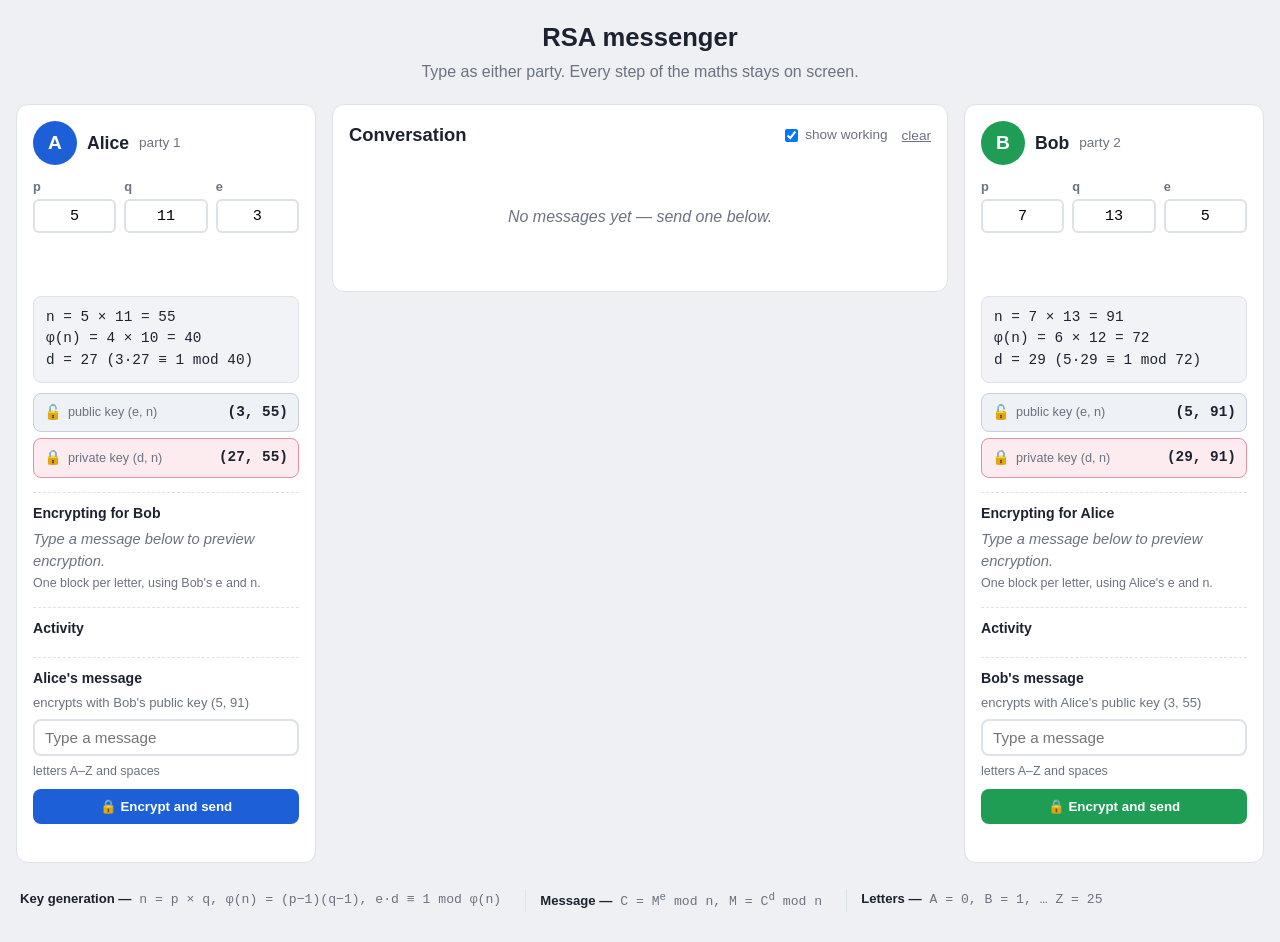
==== commit ca941f6c: "Replace shared composer with one message box per party The single "Send as [Alice | Bob]" toggle and" ====
--- a/RSA-Virtual-Lab/index.html
+++ b/RSA-Virtual-Lab/index.html
@@ -57,6 +57,15 @@
       <div class="activity-box">
         <div class="activity-title">Activity</div>
         <ul class="activity-log" id="alice-activity"></ul>
+      </div>
+
+      <div class="composer-box">
+        <label for="alice-message" class="composer-label">Alice's message</label>
+        <div class="composer-hint" id="alice-composer-hint"></div>
+        <input type="text" id="alice-message" placeholder="Type a message" maxlength="60">
+        <div class="composer-charnote">letters A–Z and spaces</div>
+        <button class="send-btn alice-send-btn" id="alice-send-btn">&#128274; Encrypt and send</button>
+        <div class="composer-error" id="alice-composer-error"></div>
       </div>
     </section>
 
@@ -120,28 +129,18 @@
         <div class="activity-title">Activity</div>
         <ul class="activity-log" id="bob-activity"></ul>
       </div>
+
+      <div class="composer-box">
+        <label for="bob-message" class="composer-label">Bob's message</label>
+        <div class="composer-hint" id="bob-composer-hint"></div>
+        <input type="text" id="bob-message" placeholder="Type a message" maxlength="60">
+        <div class="composer-charnote">letters A–Z and spaces</div>
+        <button class="send-btn bob-send-btn" id="bob-send-btn">&#128274; Encrypt and send</button>
+        <div class="composer-error" id="bob-composer-error"></div>
+      </div>
     </section>
 
   </main>
-
-  <!-- ============================================================
-       COMPOSER, PINNED AT THE BOTTOM
-       ============================================================ -->
-  <div class="composer-bar">
-    <div class="composer-top">
-      <div class="send-as-toggle" id="sendAsToggle">
-        <button type="button" class="send-as-btn active" data-party="alice">Alice</button>
-        <button type="button" class="send-as-btn" data-party="bob">Bob</button>
-      </div>
-      <div class="composer-hint" id="composerHint"></div>
-      <div class="composer-charnote">letters A–Z and spaces</div>
-    </div>
-    <div class="composer-row">
-      <input type="text" id="composerInput" placeholder="Type a message&hellip;" maxlength="60">
-      <button class="send-btn" id="sendBtn">&#128274; Encrypt and send</button>
-    </div>
-    <div class="composer-error" id="composerError"></div>
-  </div>
 
   <!-- ============================================================
        FOOTER LEGEND BAR
--- a/RSA-Virtual-Lab/style.css
+++ b/RSA-Virtual-Lab/style.css
@@ -15,10 +15,12 @@
   --muted: #6b7280;
 
   --alice-color: #1d5fd6;
+  --alice-color-dark: #15479f;
   --alice-bg: #e8f0fe;
   --alice-bg-strong: #d6e6fd;
 
   --bob-color: #1f9d55;
+  --bob-color-dark: #167a41;
   --bob-bg: #e7f8ee;
   --bob-bg-strong: #d3f2e1;
 
@@ -515,104 +517,76 @@
 }
 
 /* --------------------------------------------------------------------
-   Composer, pinned at the bottom
-   -------------------------------------------------------------------- */
-
-.composer-bar {
-  position: sticky;
-  bottom: 0;
-  background: var(--card-bg);
-  border-top: 1px solid var(--border);
-  box-shadow: 0 -2px 8px rgba(0, 0, 0, 0.05);
-  padding: 10px 20px;
-  max-width: 1300px;
-  margin: 16px auto 0 auto;
-  border-radius: 12px 12px 0 0;
-}
-
-.composer-top {
-  display: flex;
-  align-items: center;
-  gap: 14px;
-  margin-bottom: 8px;
-  flex-wrap: wrap;
-}
-
-.send-as-toggle {
-  display: inline-flex;
-  border: 2px solid var(--border);
-  border-radius: 999px;
-  overflow: hidden;
-}
-
-.send-as-btn {
-  border: none;
-  background: var(--card-bg);
-  padding: 6px 16px;
-  font-weight: 700;
-  cursor: pointer;
-  color: var(--muted);
-}
-
-.send-as-btn.active[data-party="alice"] {
-  background: var(--alice-color);
-  color: white;
-}
-
-.send-as-btn.active[data-party="bob"] {
-  background: var(--bob-color);
-  color: white;
+   Composer -- one per party, living inside that party's own panel
+   (below its Activity log), tinted to that party's colour.
+   -------------------------------------------------------------------- */
+
+.composer-box {
+  margin-top: 14px;
+  border-top: 1px dashed var(--border);
+  padding-top: 10px;
+}
+
+.composer-label {
+  display: block;
+  font-weight: 700;
+  font-size: 0.88em;
+  margin-bottom: 4px;
 }
 
 .composer-hint {
   color: var(--muted);
-  font-size: 0.88em;
-  flex: 1 1 auto;
-}
-
-.composer-charnote {
-  color: var(--muted);
   font-size: 0.82em;
-  margin-left: auto;
-}
-
-.composer-row {
-  display: flex;
-  gap: 10px;
-}
-
-.composer-row input {
-  flex: 1 1 auto;
-  /* Flex items default to min-width: auto, which stops them shrinking
-     smaller than their own content -- on a narrow phone screen that was
-     pushing the "Encrypt and send" button partly off the edge instead of
-     letting the text input give up some of its width. min-width: 0
-     allows it to shrink as far as needed. */
-  min-width: 0;
-  padding: 10px 12px;
-  font-size: 1em;
+  margin-bottom: 6px;
+}
+
+.composer-box input {
+  width: 100%;
+  padding: 8px 10px;
+  font-size: 0.95em;
   border: 2px solid var(--border);
   border-radius: 8px;
-}
-
-.composer-row input:focus {
+  margin-bottom: 6px;
+}
+
+.composer-box input:focus {
   outline: none;
   border-color: var(--text);
 }
 
+.composer-charnote {
+  color: var(--muted);
+  font-size: 0.78em;
+  margin-bottom: 8px;
+}
+
 .send-btn {
-  background: var(--text);
+  width: 100%;
   color: white;
   border: none;
   border-radius: 8px;
-  padding: 10px 20px;
+  padding: 10px 16px;
   font-weight: 700;
   cursor: pointer;
-  flex: 0 0 auto;
-}
-
-.send-btn:hover {
-  background: #000;
+}
+
+/* Alice's and Bob's send buttons are tinted to their own party colour so
+   the two composers stay visually distinct, same as their key rows and
+   message bubbles elsewhere on the page. */
+.send-btn.alice-send-btn {
+  background: var(--alice-color);
+}
+
+.send-btn.alice-send-btn:hover:not(:disabled) {
+  background: var(--alice-color-dark);
+}
+
+.send-btn.bob-send-btn {
+  background: var(--bob-color);
+}
+
+.send-btn.bob-send-btn:hover:not(:disabled) {
+  background: var(--bob-color-dark);
 }
 
 .send-btn:disabled {
@@ -687,16 +661,6 @@
     flex: 1 1 28%;
   }
 
-  .composer-top {
-    flex-direction: column;
-    align-items: flex-start;
-    gap: 6px;
-  }
-
-  .composer-charnote {
-    margin-left: 0;
-  }
-
   .bubble {
     max-width: 92%;
   }
